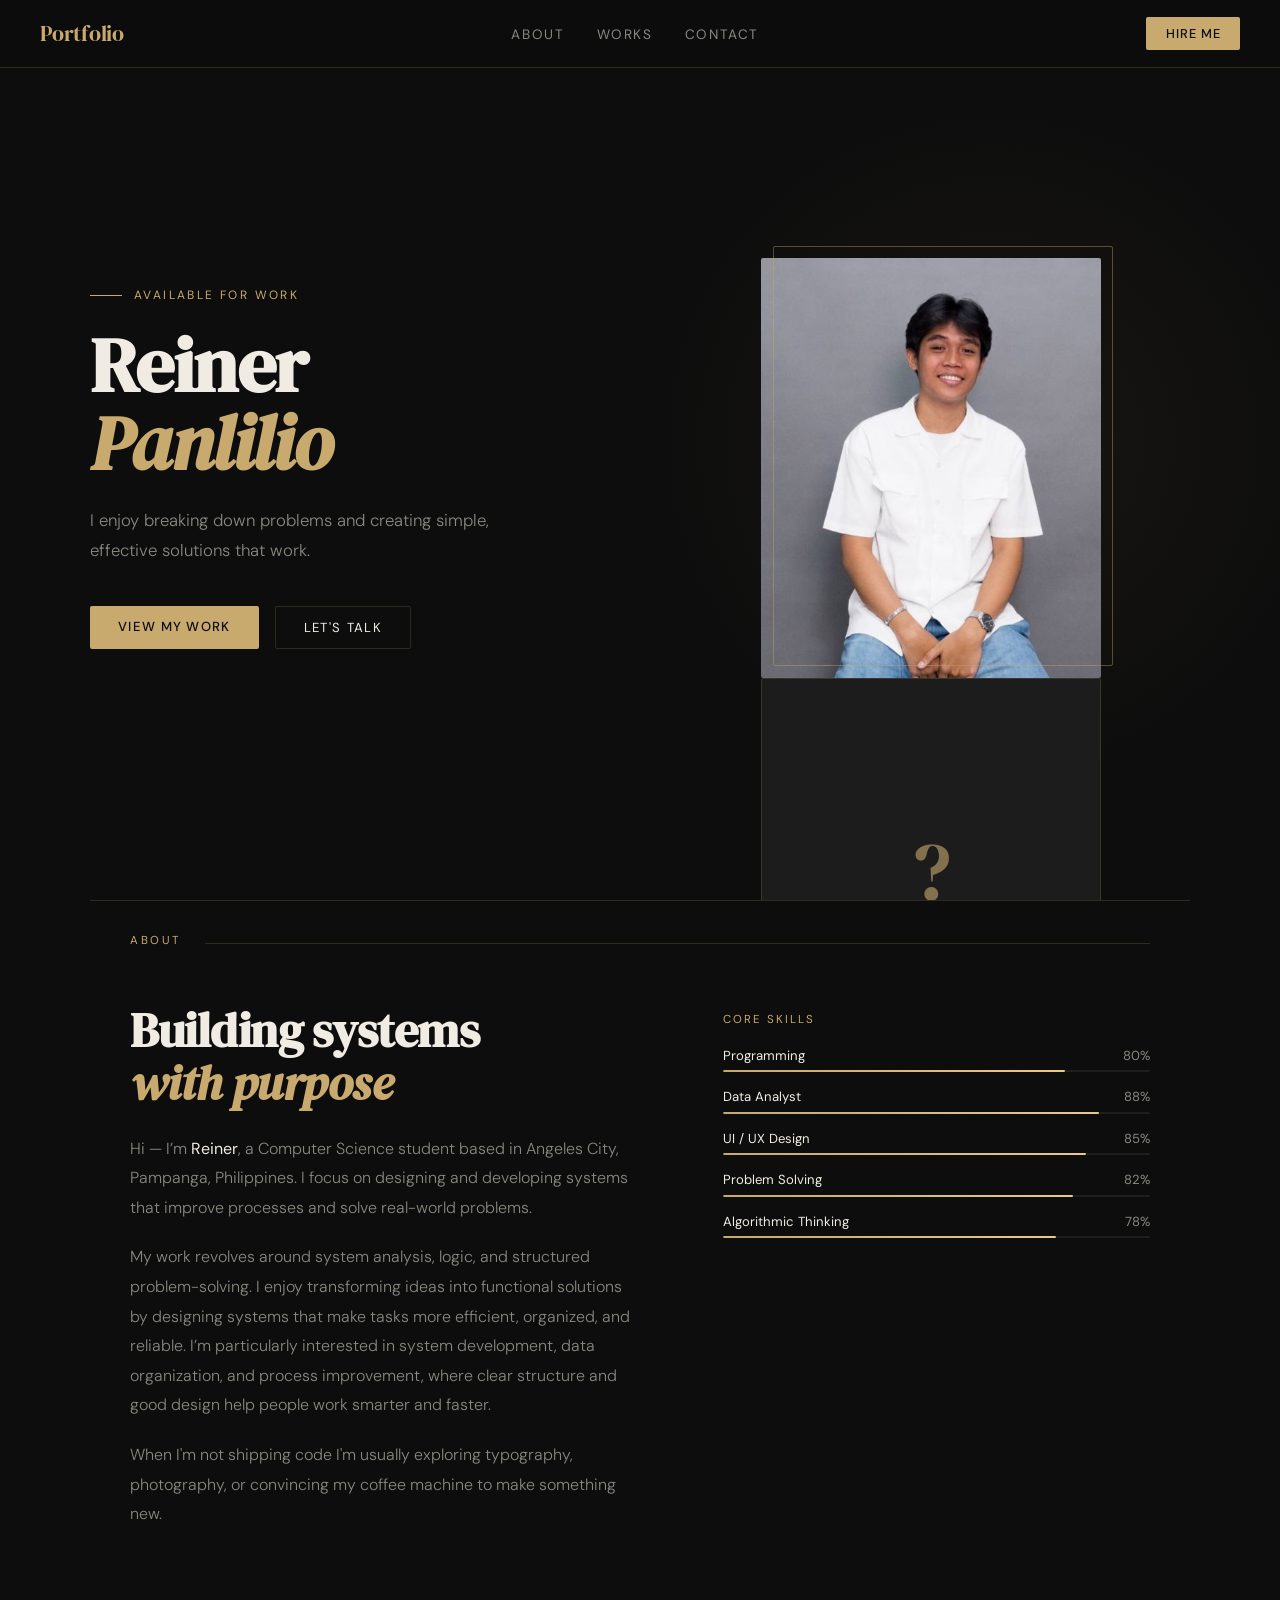
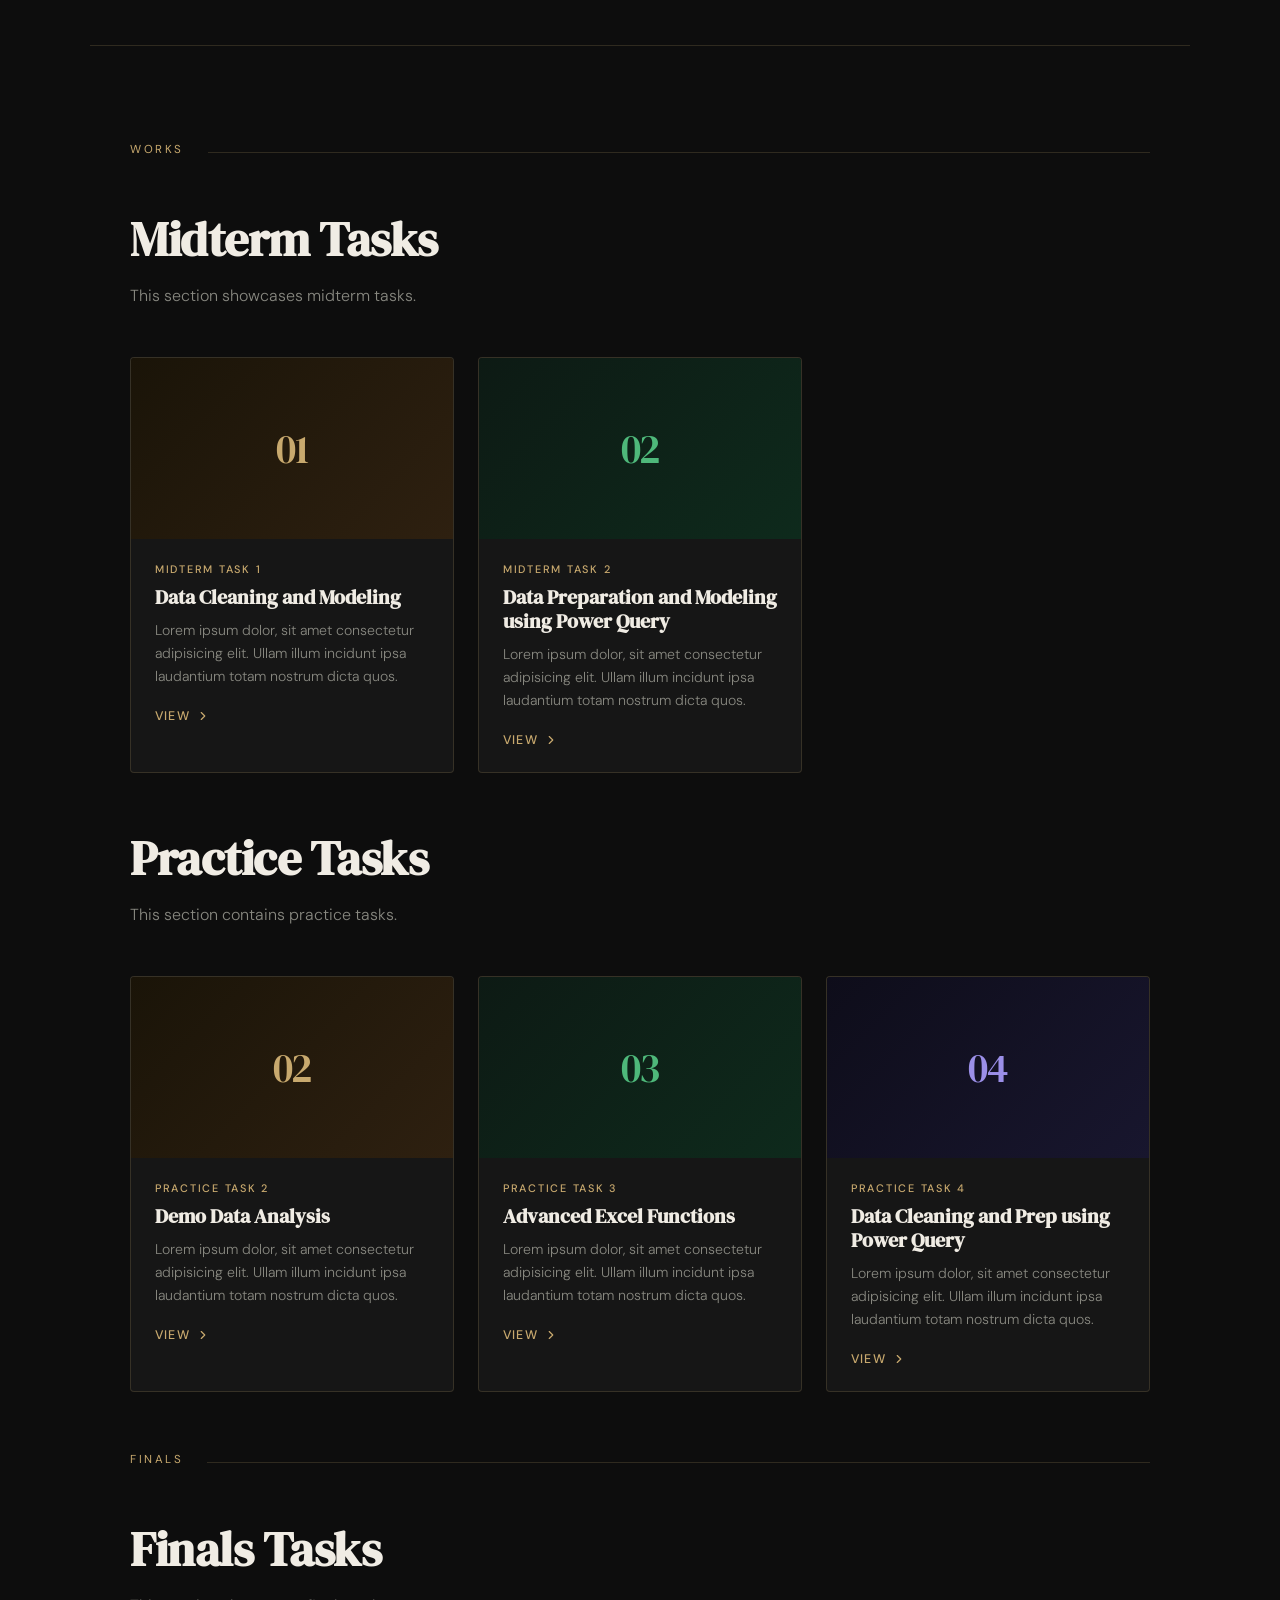
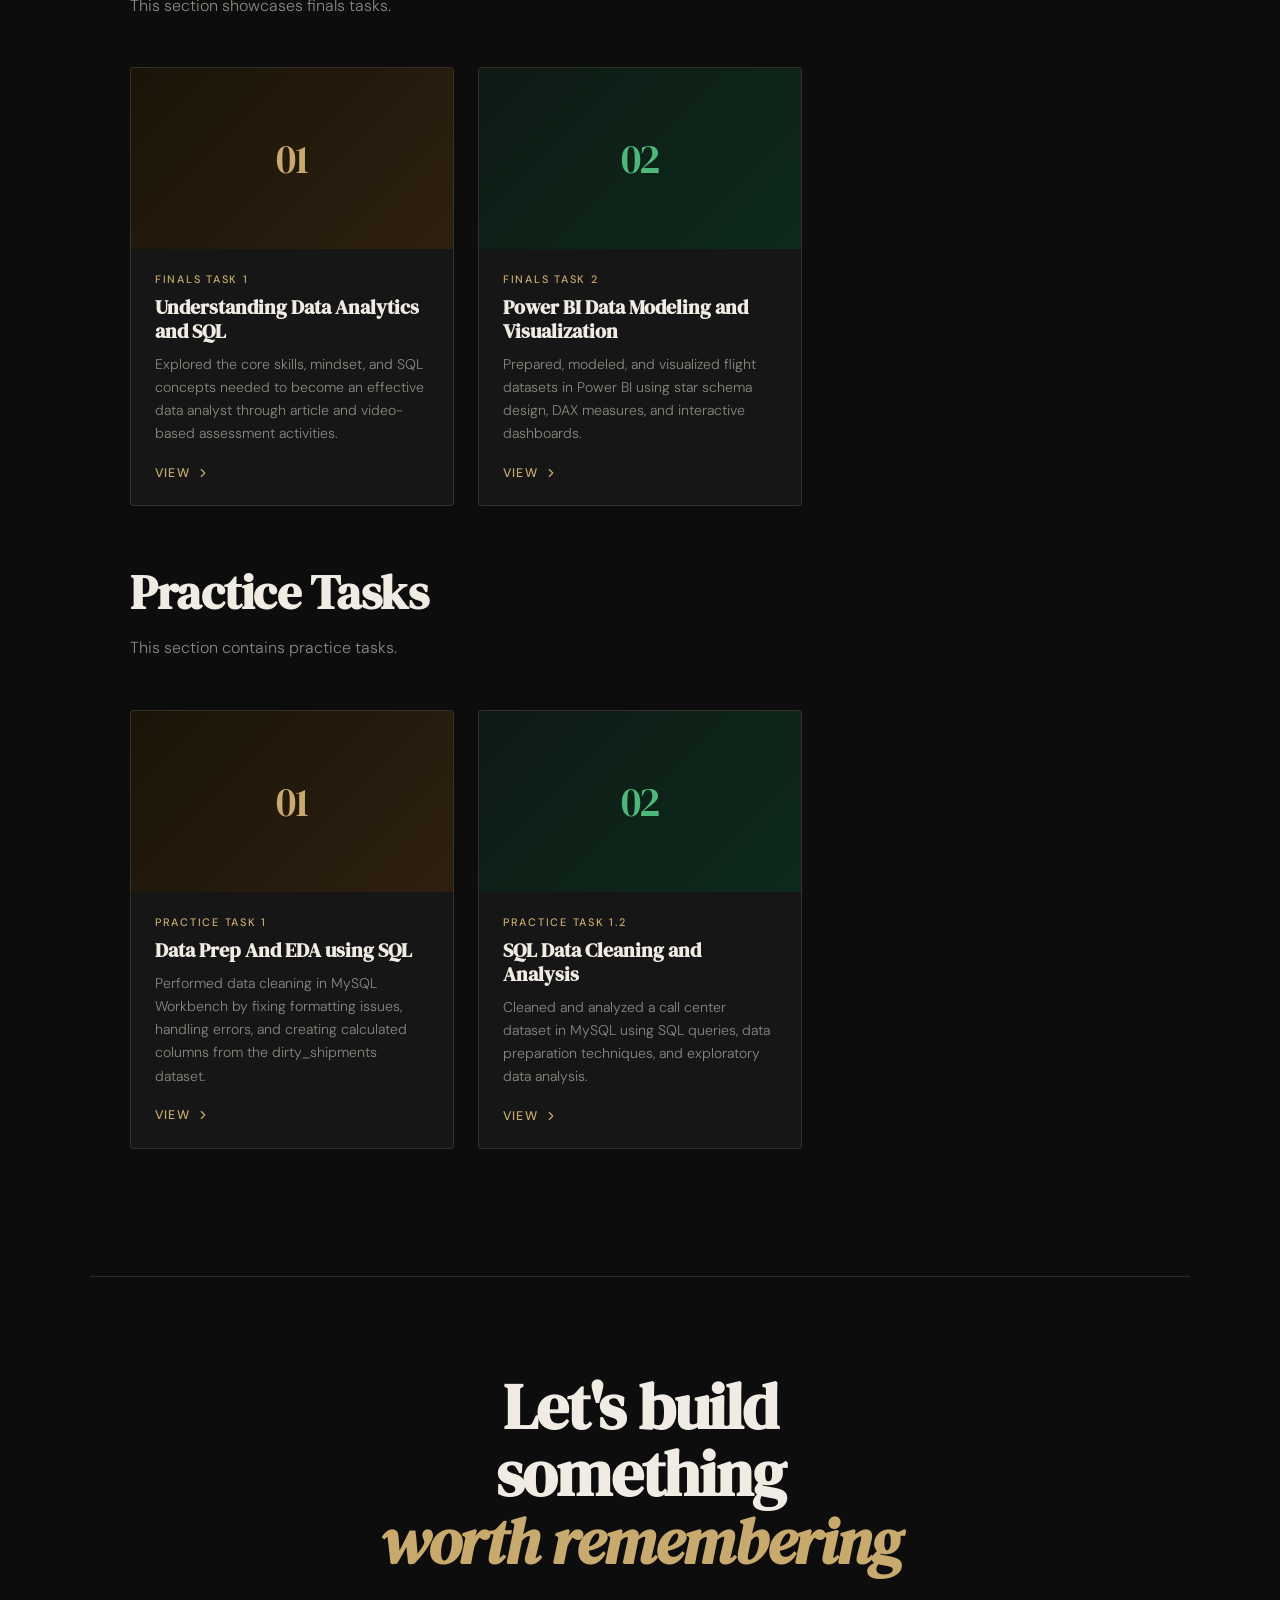
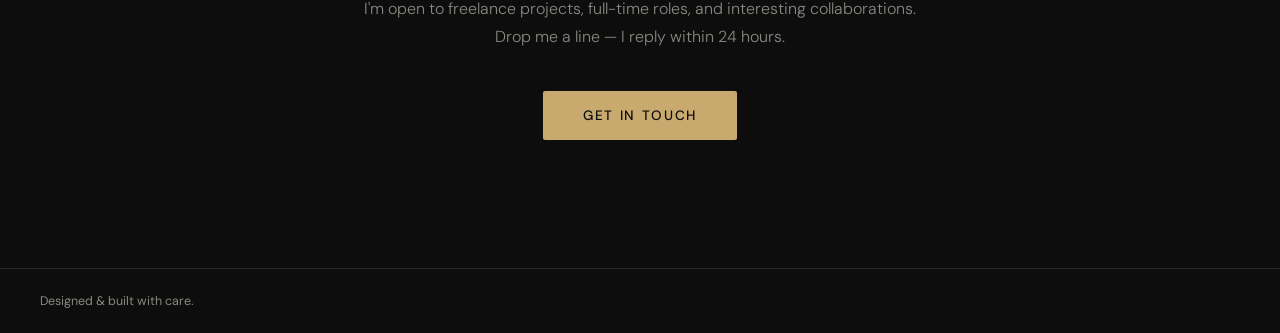
==== index.html @ 48f9ee1d "Update index.html" ====
<!DOCTYPE html>
<html lang="en">
<head>
<meta charset="UTF-8" />
<meta name="viewport" content="width=device-width, initial-scale=1.0" />
<title>Portfolio — Reiner Panlilio</title>
<link rel="preconnect" href="https://fonts.googleapis.com" />
<link rel="preconnect" href="https://fonts.gstatic.com" crossorigin />
<link href="https://fonts.googleapis.com/css2?family=DM+Serif+Display:ital@0;1&family=DM+Sans:ital,opsz,wght@0,9..40,300;0,9..40,400;0,9..40,500;1,9..40,300&display=swap" rel="stylesheet" />
  <style>
    *, *::before, *::after { box-sizing: border-box; margin: 0; padding: 0; }

    :root {
      --bg: #0d0d0d;
      --bg2: #141414;
      --bg3: #1c1c1c;
      --text: #f0ece4;
      --muted: #888880;
      --accent: #c8a96e;
      --accent2: #e8c98a;
      --border: rgba(200,169,110,0.18);
      --card-bg: #161616;
      --nav-h: 68px;
    }

    html { scroll-behavior: smooth; }

    body {
      font-family: 'DM Sans', sans-serif;
      background: var(--bg);
      color: var(--text);
      min-height: 100vh;
      overflow-x: hidden;
    }

    /* ── NAV ── */
    nav {
      position: fixed;
      top: 0; left: 0; right: 0;
      z-index: 100;
      height: var(--nav-h);
      display: flex;
      align-items: center;
      justify-content: space-between;
      padding: 0 2.5rem;
      background: rgba(13,13,13,0.85);
      backdrop-filter: blur(14px);
      -webkit-backdrop-filter: blur(14px);
      border-bottom: 1px solid var(--border);
    }

    .nav-logo {
      font-family: 'DM Serif Display', serif;
      font-size: 1.35rem;
      color: var(--accent);
      letter-spacing: -0.01em;
      text-decoration: none;
    }

    .nav-links {
      display: flex;
      gap: 2rem;
      list-style: none;
    }

    .nav-links a {
      font-size: 0.85rem;
      font-weight: 400;
      letter-spacing: 0.12em;
      text-transform: uppercase;
      color: var(--muted);
      text-decoration: none;
      transition: color 0.25s;
    }

    .nav-links a:hover { color: var(--text); }

    .nav-cta {
      font-size: 0.8rem;
      font-weight: 500;
      letter-spacing: 0.08em;
      text-transform: uppercase;
      color: var(--bg);
      background: var(--accent);
      border: none;
      padding: 0.5rem 1.2rem;
      border-radius: 2px;
      cursor: pointer;
      text-decoration: none;
      transition: background 0.2s;
    }

    .nav-cta:hover { background: var(--accent2); }

    /* ── HERO ── */
    .hero {
      min-height: 100vh;
      display: flex;
      align-items: center;
      position: relative;
      padding: calc(var(--nav-h) + 4rem) 2.5rem 6rem;
      overflow: hidden;
    }

    .hero::before {
      content: '';
      position: absolute;
      top: 10%; right: -5%;
      width: 55vw; height: 55vw;
      max-width: 800px; max-height: 800px;
      background: radial-gradient(ellipse, rgba(200,169,110,0.06) 0%, transparent 70%);
      pointer-events: none;
    }

    .hero-grid {
      display: grid;
      grid-template-columns: 1fr 1fr;
      gap: 4rem;
      align-items: center;
      max-width: 1100px;
      margin: 0 auto;
      width: 100%;
    }

    .hero-eyebrow {
      font-size: 0.75rem;
      font-weight: 400;
      letter-spacing: 0.2em;
      text-transform: uppercase;
      color: var(--accent);
      margin-bottom: 1.5rem;
      display: flex;
      align-items: center;
      gap: 0.75rem;
    }

    .hero-eyebrow::before {
      content: '';
      display: block;
      width: 32px;
      height: 1px;
      background: var(--accent);
    }

    .hero-name {
      font-family: 'DM Serif Display', serif;
      font-size: clamp(3.5rem, 6vw, 5.5rem);
      line-height: 1.0;
      letter-spacing: -0.02em;
      margin-bottom: 1.5rem;
      color: var(--text);
    }

    .hero-name em {
      font-style: italic;
      color: var(--accent);
    }

    .hero-bio {
      font-size: 1.05rem;
      font-weight: 300;
      line-height: 1.8;
      color: var(--muted);
      max-width: 440px;
      margin-bottom: 2.5rem;
    }

    .hero-actions {
      display: flex;
      gap: 1rem;
      flex-wrap: wrap;
    }

    .btn-primary {
      background: var(--accent);
      color: var(--bg);
      font-size: 0.82rem;
      font-weight: 500;
      letter-spacing: 0.1em;
      text-transform: uppercase;
      padding: 0.75rem 1.75rem;
      border-radius: 2px;
      text-decoration: none;
      transition: background 0.2s, transform 0.15s;
    }

    .btn-primary:hover { background: var(--accent2); transform: translateY(-1px); }

    .btn-ghost {
      color: var(--text);
      font-size: 0.82rem;
      font-weight: 400;
      letter-spacing: 0.1em;
      text-transform: uppercase;
      padding: 0.75rem 1.75rem;
      border-radius: 2px;
      border: 1px solid var(--border);
      text-decoration: none;
      transition: border-color 0.2s, transform 0.15s;
    }

    .btn-ghost:hover { border-color: var(--accent); transform: translateY(-1px); }

    /* ── HERO IMAGE ── */
    .hero-image-wrap {
      position: relative;
      display: flex;
      justify-content: center;
      align-items: center;
    }

    .hero-image-frame {
      position: relative;
      width: 340px;
      height: 420px;
    }

    .hero-image-frame::before {
      content: '';
      position: absolute;
      top: -12px; right: -12px;
      width: 100%; height: 100%;
      border: 1px solid var(--accent);
      border-radius: 2px;
      opacity: 0.4;
      pointer-events: none;
    }

    .hero-img {
      width: 340px;
      height: 420px;
      object-fit: cover;
      border-radius: 2px;
      display: block;
      background: var(--bg3);
    }

    /* Placeholder avatar when no real image */
    .avatar-placeholder {
      width: 340px;
      height: 420px;
      background: var(--bg3);
      border-radius: 2px;
      display: flex;
      flex-direction: column;
      align-items: center;
      justify-content: center;
      gap: 1rem;
      border: 1px solid var(--border);
    }

    .avatar-initials {
      font-family: 'DM Serif Display', serif;
      font-size: 5rem;
      color: var(--accent);
      opacity: 0.6;
    }

    .avatar-label {
      font-size: 0.75rem;
      letter-spacing: 0.15em;
      text-transform: uppercase;
      color: var(--muted);
    }

    /* ── STATS BAR ── */
    .stats-bar {
      display: flex;
      gap: 2.5rem;
      margin-top: 1.5rem;
      padding-top: 1.5rem;
      border-top: 1px solid var(--border);
    }

    .stat-item { line-height: 1; }

    .stat-number {
      font-family: 'DM Serif Display', serif;
      font-size: 1.8rem;
      color: var(--accent);
    }

    .stat-label {
      font-size: 0.75rem;
      color: var(--muted);
      letter-spacing: 0.08em;
      margin-top: 4px;
    }

    /* ── SECTION COMMON ── */
    section {
      padding: 6rem 2.5rem;
      max-width: 1100px;
      margin: 0 auto;
    }

    .section-header {
      margin-bottom: 3.5rem;
      display: flex;
      align-items: baseline;
      gap: 1.5rem;
    }

    .section-label {
      font-size: 0.72rem;
      font-weight: 400;
      letter-spacing: 0.22em;
      text-transform: uppercase;
      color: var(--accent);
      white-space: nowrap;
    }

    .section-line {
      flex: 1;
      height: 1px;
      background: var(--border);
    }

    .section-title {
      font-family: 'DM Serif Display', serif;
      font-size: clamp(2rem, 4vw, 3rem);
      line-height: 1.1;
      letter-spacing: -0.01em;
      margin-bottom: 1rem;
    }

    .section-sub {
      font-size: 1rem;
      font-weight: 300;
      color: var(--muted);
      line-height: 1.7;
      max-width: 520px;
    }

    /* ── ABOUT ── */
    #about { padding-top: 2rem; }

    .about-grid {
      display: grid;
      grid-template-columns: 1.2fr 1fr;
      gap: 5rem;
      align-items: start;
    }

    .about-text p {
      font-size: 1rem;
      font-weight: 300;
      line-height: 1.85;
      color: var(--muted);
      margin-bottom: 1.25rem;
    }

    .about-text p strong {
      color: var(--text);
      font-weight: 400;
    }

    .skills-wrap { margin-top: 0.5rem; }

    .skills-title {
      font-size: 0.72rem;
      letter-spacing: 0.18em;
      text-transform: uppercase;
      color: var(--accent);
      margin-bottom: 1.25rem;
    }

    .skills-grid {
      display: flex;
      flex-direction: column;
      gap: 1rem;
    }

    .skill-row { display: flex; flex-direction: column; gap: 0.4rem; }

    .skill-info {
      display: flex;
      justify-content: space-between;
      font-size: 0.82rem;
    }

    .skill-name { color: var(--text); }
    .skill-pct { color: var(--muted); }

    .skill-bar-track {
      height: 2px;
      background: rgba(255,255,255,0.07);
      border-radius: 2px;
      overflow: hidden;
    }

    .skill-bar-fill {
      height: 100%;
      background: linear-gradient(90deg, var(--accent), var(--accent2));
      border-radius: 2px;
      transform-origin: left;
      animation: barIn 1s ease forwards;
      transform: scaleX(0);
    }

    @keyframes barIn { to { transform: scaleX(1); } }

    /* ── WORKS / CARDS ── */
    #works { padding-bottom: 8rem; }

    .works-intro { margin-bottom: 3rem; }

    .cards-grid {
      display: grid;
      grid-template-columns: repeat(auto-fill, minmax(300px, 1fr));
      gap: 1.5rem;
    }

    /* Interactive floating card */
    .work-card {
      background: var(--card-bg);
      border: 1px solid var(--border);
      border-radius: 4px;
      overflow: hidden;
      text-decoration: none;
      display: block;
      cursor: pointer;
      transition:
        transform 0.35s cubic-bezier(0.23, 1, 0.32, 1),
        box-shadow 0.35s cubic-bezier(0.23, 1, 0.32, 1),
        border-color 0.25s;
      will-change: transform;
      position: relative;
    }

    .work-card:hover {
      transform: translateY(-10px) scale(1.015);
      box-shadow:
        0 20px 60px rgba(0,0,0,0.55),
        0 0 0 1px rgba(200,169,110,0.35),
        0 8px 24px rgba(200,169,110,0.08);
      border-color: rgba(200,169,110,0.45);
    }

    .work-card::after {
      content: '';
      position: absolute;
      inset: 0;
      background: linear-gradient(135deg, rgba(200,169,110,0.05) 0%, transparent 60%);
      opacity: 0;
      transition: opacity 0.35s;
      pointer-events: none;
    }

    .work-card:hover::after { opacity: 1; }

    .card-thumb {
      width: 100%;
      aspect-ratio: 16 / 9;
      object-fit: cover;
      display: block;
      background: var(--bg3);
    }

    /* Color-coded thumb fallback */
    .card-thumb-placeholder {
      width: 100%;
      aspect-ratio: 16 / 9;
      display: flex;
      align-items: center;
      justify-content: center;
      font-family: 'DM Serif Display', serif;
      font-size: 2.5rem;
      letter-spacing: -0.03em;
    }

    .card-body { padding: 1.4rem 1.5rem 1.5rem; }

    .card-tag {
      font-size: 0.68rem;
      font-weight: 500;
      letter-spacing: 0.16em;
      text-transform: uppercase;
      color: var(--accent);
      margin-bottom: 0.6rem;
      display: block;
    }

    .card-title {
      font-family: 'DM Serif Display', serif;
      font-size: 1.25rem;
      color: var(--text);
      margin-bottom: 0.6rem;
      line-height: 1.2;
    }

    .card-desc {
      font-size: 0.88rem;
      font-weight: 300;
      line-height: 1.65;
      color: var(--muted);
      margin-bottom: 1.2rem;
    }

    .card-link {
      font-size: 0.78rem;
      font-weight: 500;
      letter-spacing: 0.1em;
      text-transform: uppercase;
      color: var(--accent);
      display: flex;
      align-items: center;
      gap: 0.4rem;
      transition: gap 0.2s;
    }

    .work-card:hover .card-link { gap: 0.75rem; }

    .card-link-arrow {
      width: 14px;
      height: 14px;
      stroke: currentColor;
      fill: none;
      stroke-width: 2;
      stroke-linecap: round;
      stroke-linejoin: round;
      transition: transform 0.2s;
    }

    .work-card:hover .card-link-arrow { transform: translateX(3px); }

    /* ── CONTACT ── */
    #contact {
      padding: 6rem 2.5rem 8rem;
      max-width: 1100px;
      margin: 0 auto;
      text-align: center;
    }

    .contact-inner {
      max-width: 560px;
      margin: 0 auto;
    }

    .contact-title {
      font-family: 'DM Serif Display', serif;
      font-size: clamp(2.2rem, 5vw, 4rem);
      line-height: 1.05;
      letter-spacing: -0.02em;
      margin-bottom: 1.25rem;
    }

    .contact-title em {
      font-style: italic;
      color: var(--accent);
    }

    .contact-text {
      font-size: 1rem;
      font-weight: 300;
      line-height: 1.75;
      color: var(--muted);
      margin-bottom: 2.5rem;
    }

    .contact-btn {
      display: inline-block;
      background: var(--accent);
      color: var(--bg);
      font-size: 0.85rem;
      font-weight: 500;
      letter-spacing: 0.12em;
      text-transform: uppercase;
      padding: 1rem 2.5rem;
      border-radius: 2px;
      text-decoration: none;
      transition: background 0.2s, transform 0.15s;
    }

    .contact-btn:hover { background: var(--accent2); transform: translateY(-2px); }

    .social-row {
      display: flex;
      justify-content: center;
      gap: 1.5rem;
      margin-top: 2.5rem;
    }

    .social-link {
      font-size: 0.75rem;
      font-weight: 400;
      letter-spacing: 0.15em;
      text-transform: uppercase;
      color: var(--muted);
      text-decoration: none;
      padding-bottom: 2px;
      border-bottom: 1px solid transparent;
      transition: color 0.2s, border-color 0.2s;
    }

    .social-link:hover { color: var(--accent); border-color: var(--accent); }

    /* ── FOOTER ── */
    footer {
      border-top: 1px solid var(--border);
      padding: 1.5rem 2.5rem;
      display: flex;
      justify-content: space-between;
      align-items: center;
      color: var(--muted);
      font-size: 0.78rem;
    }

    /* ── DECORATIVE ── */
    .divider {
      width: 100%;
      max-width: 1100px;
      margin: 0 auto;
      height: 1px;
      background: var(--border);
    }

    /* ── ANIMATIONS ── */
    .fade-up {
      opacity: 0;
      transform: translateY(28px);
      transition: opacity 0.7s ease, transform 0.7s ease;
    }

    .fade-up.visible {
      opacity: 1;
      transform: translateY(0);
    }

    /* Stagger delays */
    .delay-1 { transition-delay: 0.1s; }
    .delay-2 { transition-delay: 0.2s; }
    .delay-3 { transition-delay: 0.3s; }
    .delay-4 { transition-delay: 0.4s; }

    /* ── RESPONSIVE ── */
    @media (max-width: 820px) {
      .hero-grid { grid-template-columns: 1fr; }
      .hero-image-wrap { display: none; }
      .about-grid { grid-template-columns: 1fr; gap: 2.5rem; }
      .nav-links { display: none; }
    }

    @media (max-width: 540px) {
      nav { padding: 0 1.25rem; }
      .hero, section, #contact { padding-left: 1.25rem; padding-right: 1.25rem; }
      footer { flex-direction: column; gap: 0.5rem; text-align: center; }
    }
  </style>
</head>
<body>

<!-- ── NAV ── -->
<nav>
  <a href="#hero" class="nav-logo">Portfolio</a>
  <ul class="nav-links">
    <li><a href="#about">About</a></li>
    <li><a href="#works">Works</a></li>
    <li><a href="#contact">Contact</a></li>
  </ul>
  <a href="https://mail.google.com/mail/?view=cm&fs=1&to=markreinerpanlilio@gmail.com&su=Job%20Oppurtunity&body=Hi,%20I%20want%20to%20work%20with%20you!" class="nav-cta">Hire Me</a>
</nav>

<!-- ── HERO ── -->
<div id="hero" class="hero">
  <div class="hero-grid">
    <div class="hero-left">
      <p class="hero-eyebrow fade-up visible">Available for work</p>
      <h1 class="hero-name fade-up visible delay-1">Reiner<br /><em>Panlilio</em></h1>
      <p class="hero-bio fade-up visible delay-2">
        I enjoy breaking down problems and creating simple, effective solutions that work.
      </p>
      <div class="hero-actions fade-up visible delay-3">
        <a href="#works" class="btn-primary">View My Work</a>
        <a href="#contact" class="btn-ghost">Let's Talk</a>
      </div>
    </div>

    <div class="hero-image-wrap fade-up visible delay-2">
      <div class="hero-image-frame">
        <img src="images/portrait.jpg" alt="?" class="hero-img">
        <!-- Avatar placeholder — replace src with your photo -->
        <div class="avatar-placeholder">
          <div class="avatar-initials">?</div>
          <div class="avatar-label">?</div>
        </div>
      </div>
    </div>
  </div>
</div>

<div class="divider"></div>

<!-- ── ABOUT ── -->
<section id="about">
  <div class="section-header">
    <span class="section-label">About</span>
    <span class="section-line"></span>
  </div>

  <div class="about-grid">
    <div class="about-text fade-up">
      <h2 class="section-title" style="margin-bottom: 1.5rem;">Building systems<br /><em style="font-family:'DM Serif Display',serif; font-style:italic; color:var(--accent);">with purpose</em></h2>
      <p>
        Hi — I’m <strong>Reiner</strong>, a Computer Science student based in Angeles City, Pampanga, Philippines. I focus on designing and developing systems that improve processes and solve real-world problems.
      </p>
      <p>
        My work revolves around system analysis, logic, and structured problem-solving. I enjoy transforming ideas into functional solutions by designing systems that make tasks more efficient, organized, and reliable.
        I’m particularly interested in system development, data organization, and process improvement, where clear structure and good design help people work smarter and faster.
      </p>
      <p>
        When I'm not shipping code I'm usually exploring typography, photography, or convincing
        my coffee machine to make something new.
      </p>
    </div>

    <div class="skills-wrap fade-up delay-2">
      <p class="skills-title">Core Skills</p>
      <div class="skills-grid">
        <div class="skill-row">
          <div class="skill-info">
            <span class="skill-name">Programming</span>
            <span class="skill-pct">80%</span>
          </div>
          <div class="skill-bar-track"><div class="skill-bar-fill" style="animation-delay:0.2s; width:80%;"></div></div>
        </div>
        <div class="skill-row">
          <div class="skill-info">
            <span class="skill-name">Data Analyst</span>
            <span class="skill-pct">88%</span>
          </div>
          <div class="skill-bar-track"><div class="skill-bar-fill" style="animation-delay:0.35s; width:88%;"></div></div>
        </div>
        <div class="skill-row">
          <div class="skill-info">
            <span class="skill-name">UI / UX Design</span>
            <span class="skill-pct">85%</span>
          </div>
          <div class="skill-bar-track"><div class="skill-bar-fill" style="animation-delay:0.5s; width:85%;"></div></div>
        </div>
        <div class="skill-row">
          <div class="skill-info">
            <span class="skill-name">Problem Solving</span>
            <span class="skill-pct">82%</span>
          </div>
          <div class="skill-bar-track"><div class="skill-bar-fill" style="animation-delay:0.65s; width:82%;"></div></div>
        </div>
        <div class="skill-row">
          <div class="skill-info">
            <span class="skill-name">Algorithmic Thinking</span>
            <span class="skill-pct">78%</span>
          </div>
          <div class="skill-bar-track"><div class="skill-bar-fill" style="animation-delay:0.8s; width:78%;"></div></div>
        </div>
      </div>
    </div>
  </div>
</section>

<div class="divider"></div>

<!-- ── WORKS ── -->
<section id="works">
  <div class="section-header">
    <span class="section-label">Works</span>
    <span class="section-line"></span>
  </div>

  <div class="works-intro fade-up">
    <h2 class="section-title">Midterm Tasks</h2>
    <p class="section-sub">This section showcases midterm tasks.</p>
  </div>

  <div class="cards-grid">

    <!-- Card 1 -->
    <a href="Task/midterm-task-1.pdf" target="_blank" rel="noopener noreferrer" class="work-card fade-up delay-1">
      <div class="card-thumb-placeholder" style="background: linear-gradient(135deg, #1a1408 0%, #2e2010 100%); color: var(--accent);">01</div>
      <div class="card-body">
        <span class="card-tag">Midterm Task 1</span>
        <h3 class="card-title">Data Cleaning and Modeling</h3>
        <p class="card-desc">Lorem ipsum dolor, sit amet consectetur adipisicing elit. Ullam illum incidunt ipsa laudantium totam nostrum dicta quos.</p>
        <span class="card-link">
          View
          <svg class="card-link-arrow" viewBox="0 0 24 24"><polyline points="9 18 15 12 9 6"/></svg>
        </span>
      </div>
    </a>

    <!-- Card 2 -->
    <a href="Task/midterm-task-2.pdf" target="_blank" rel="noopener noreferrer" class="work-card fade-up delay-2">
      <div class="card-thumb-placeholder" style="background: linear-gradient(135deg, #0d1a14 0%, #0e2a1c 100%); color: #4eb87a;">02</div>
      <div class="card-body">
        <span class="card-tag">Midterm Task 2</span>
        <h3 class="card-title">Data Preparation and Modeling using Power Query</h3>
        <p class="card-desc">Lorem ipsum dolor, sit amet consectetur adipisicing elit. Ullam illum incidunt ipsa laudantium totam nostrum dicta quos.</p>
        <span class="card-link">
          View
          <svg class="card-link-arrow" viewBox="0 0 24 24"><polyline points="9 18 15 12 9 6"/></svg>
        </span>
      </div>
    </a>

  </div>

  <div class="works-intro fade-up" style="margin-top: 60px;">
    <h2 class="section-title">Practice Tasks</h2>
    <p class="section-sub">This section contains practice tasks.</p>
  </div>

  <!--Practice Task-->
  <div class="cards-grid" style="margin-bottom: 60px;">

    <!-- Card 1 -->
    <a href="Task/practice-task-2.pdf" target="_blank" rel="noopener noreferrer" class="work-card fade-up delay-1">
      <div class="card-thumb-placeholder" style="background: linear-gradient(135deg, #1a1408 0%, #2e2010 100%); color: var(--accent);">02</div>
      <div class="card-body">
        <span class="card-tag">Practice Task 2</span>
        <h3 class="card-title">Demo Data Analysis</h3>
        <p class="card-desc">Lorem ipsum dolor, sit amet consectetur adipisicing elit. Ullam illum incidunt ipsa laudantium totam nostrum dicta quos.</p>
        <span class="card-link">
          View
          <svg class="card-link-arrow" viewBox="0 0 24 24"><polyline points="9 18 15 12 9 6"/></svg>
        </span>
      </div>
    </a>

    <!-- Card 2 -->
    <a href="Task/practice-task-3.pdf" target="_blank" rel="noopener noreferrer" class="work-card fade-up delay-2">
      <div class="card-thumb-placeholder" style="background: linear-gradient(135deg, #0d1a14 0%, #0e2a1c 100%); color: #4eb87a;">03</div>
      <div class="card-body">
        <span class="card-tag">Practice Task 3</span>
        <h3 class="card-title">Advanced Excel Functions</h3>
        <p class="card-desc">Lorem ipsum dolor, sit amet consectetur adipisicing elit. Ullam illum incidunt ipsa laudantium totam nostrum dicta quos.</p>
        <span class="card-link">
          View
          <svg class="card-link-arrow" viewBox="0 0 24 24"><polyline points="9 18 15 12 9 6"/></svg>
        </span>
      </div>
    </a>

    <!-- Card 3 -->
    <a href="Task/practice-task-4.pdf" target="_blank" rel="noopener noreferrer" class="work-card fade-up delay-3">
      <div class="card-thumb-placeholder" style="background: linear-gradient(135deg, #0e0d1a 0%, #18162e 100%); color: #9b8fe8;">04</div>
      <div class="card-body">
        <span class="card-tag">Practice Task 4</span>
        <h3 class="card-title">Data Cleaning and Prep using Power Query</h3>
        <p class="card-desc">Lorem ipsum dolor, sit amet consectetur adipisicing elit. Ullam illum incidunt ipsa laudantium totam nostrum dicta quos.</p>
        <span class="card-link">
          View
          <svg class="card-link-arrow" viewBox="0 0 24 24"><polyline points="9 18 15 12 9 6"/></svg>
        </span>
      </div>
    </a>

  </div>

  <div class="section-header">
    <span class="section-label">FINALS</span>
    <span class="section-line"></span>
  </div>

    <!-- FINALS-->
  <div class="works-intro fade-up">
    <h2 class="section-title">Finals Tasks</h2>
    <p class="section-sub">This section showcases finals tasks.</p>
  </div>

  <div class="cards-grid">

    <!-- Card 1 -->
    <a href="Task/finals-task-1.docx" target="_blank" rel="noopener noreferrer" class="work-card fade-up delay-1">
      <div class="card-thumb-placeholder" style="background: linear-gradient(135deg, #1a1408 0%, #2e2010 100%); color: var(--accent);">01</div>
      <div class="card-body">
        <span class="card-tag">Finals Task 1</span>
        <h3 class="card-title">Understanding Data Analytics and SQL</h3>
        <p class="card-desc">Explored the core skills, mindset, and SQL concepts needed to become an effective data analyst through article and video-based assessment activities.</p>
        <span class="card-link">
          View
          <svg class="card-link-arrow" viewBox="0 0 24 24"><polyline points="9 18 15 12 9 6"/></svg>
        </span>
      </div>
    </a>

    <!-- Card 2 -->
    <a href="Task/finals-task-2.pdf" target="_blank" rel="noopener noreferrer" class="work-card fade-up delay-2">
      <div class="card-thumb-placeholder" style="background: linear-gradient(135deg, #0d1a14 0%, #0e2a1c 100%); color: #4eb87a;">02</div>
      <div class="card-body">
        <span class="card-tag">Finals Task 2</span>
        <h3 class="card-title">Power BI Data Modeling and Visualization</h3>
        <p class="card-desc">Prepared, modeled, and visualized flight datasets in Power BI using star schema design, DAX measures, and interactive dashboards.</p>
        <span class="card-link">
          View
          <svg class="card-link-arrow" viewBox="0 0 24 24"><polyline points="9 18 15 12 9 6"/></svg>
        </span>
      </div>
    </a>

  </div>

  <div class="works-intro fade-up" style="margin-top: 60px;">
    <h2 class="section-title">Practice Tasks</h2>
    <p class="section-sub">This section contains practice tasks.</p>
  </div>

  <!--Practice Task-->
  <div class="cards-grid">

    <!-- Card 1 -->
    <a href="Task/fpractice-task-1.pdf" target="_blank" rel="noopener noreferrer" class="work-card fade-up delay-1">
      <div class="card-thumb-placeholder" style="background: linear-gradient(135deg, #1a1408 0%, #2e2010 100%); color: var(--accent);">01</div>
      <div class="card-body">
        <span class="card-tag">Practice Task 1</span>
        <h3 class="card-title">Data Prep And EDA using SQL</h3>
        <p class="card-desc">Performed data cleaning in MySQL Workbench by fixing formatting issues, handling errors, and creating calculated columns from the dirty_shipments dataset.</p>
        <span class="card-link">
          View
          <svg class="card-link-arrow" viewBox="0 0 24 24"><polyline points="9 18 15 12 9 6"/></svg>
        </span>
      </div>
    </a>

    <!-- Card 2 -->
    <a href="Task/fpractice-task-1.2.pdf" target="_blank" rel="noopener noreferrer" class="work-card fade-up delay-2">
      <div class="card-thumb-placeholder" style="background: linear-gradient(135deg, #0d1a14 0%, #0e2a1c 100%); color: #4eb87a;">02</div>
      <div class="card-body">
        <span class="card-tag">Practice Task 1.2</span>
        <h3 class="card-title">SQL Data Cleaning and Analysis</h3>
        <p class="card-desc">Cleaned and analyzed a call center dataset in MySQL using SQL queries, data preparation techniques, and exploratory data analysis.</p>
        <span class="card-link">
          View
          <svg class="card-link-arrow" viewBox="0 0 24 24"><polyline points="9 18 15 12 9 6"/></svg>
        </span>
      </div>
    </a>

  </div>
</section>

<div class="divider"></div>

<!-- ── CONTACT ── -->
<section id="contact">
  <div class="contact-inner fade-up">
    <h2 class="contact-title">Let's build something<br /><em>worth remembering</em></h2>
    <p class="contact-text">
      I'm open to freelance projects, full-time roles, and interesting collaborations.
      Drop me a line — I reply within 24 hours.
    </p>
    <a href="https://mail.google.com/mail/?view=cm&fs=1&to=markreinerpanlilio@gmail.com&su=Job%20Oppurtunity&body=Hi,%20I%20want%20to%20work%20with%20you!" class="contact-btn">Get In Touch</a>
  </div>
</section>

<!-- ── FOOTER ── -->
<footer>
  <span style="color: var(--muted);">Designed &amp; built with care.</span>
</footer>

<script>
  // Scroll-triggered fade-up
  const observer = new IntersectionObserver(
    entries => entries.forEach(e => {
      if (e.isIntersecting) {
        e.target.classList.add('visible');
        observer.unobserve(e.target);
      }
    }),
    { threshold: 0.12 }
  );

  document.querySelectorAll('.fade-up:not(.visible)').forEach(el => observer.observe(el));

  // Subtle tilt effect on cards
  document.querySelectorAll('.work-card').forEach(card => {
    card.addEventListener('mousemove', e => {
      const r = card.getBoundingClientRect();
      const x = (e.clientX - r.left) / r.width - 0.5;
      const y = (e.clientY - r.top) / r.height - 0.5;
      card.style.transform = `translateY(-10px) scale(1.015) rotateX(${-y * 5}deg) rotateY(${x * 7}deg)`;
    });
    card.addEventListener('mouseleave', () => {
      card.style.transform = '';
    });
  });
</script>

</body>
</html>
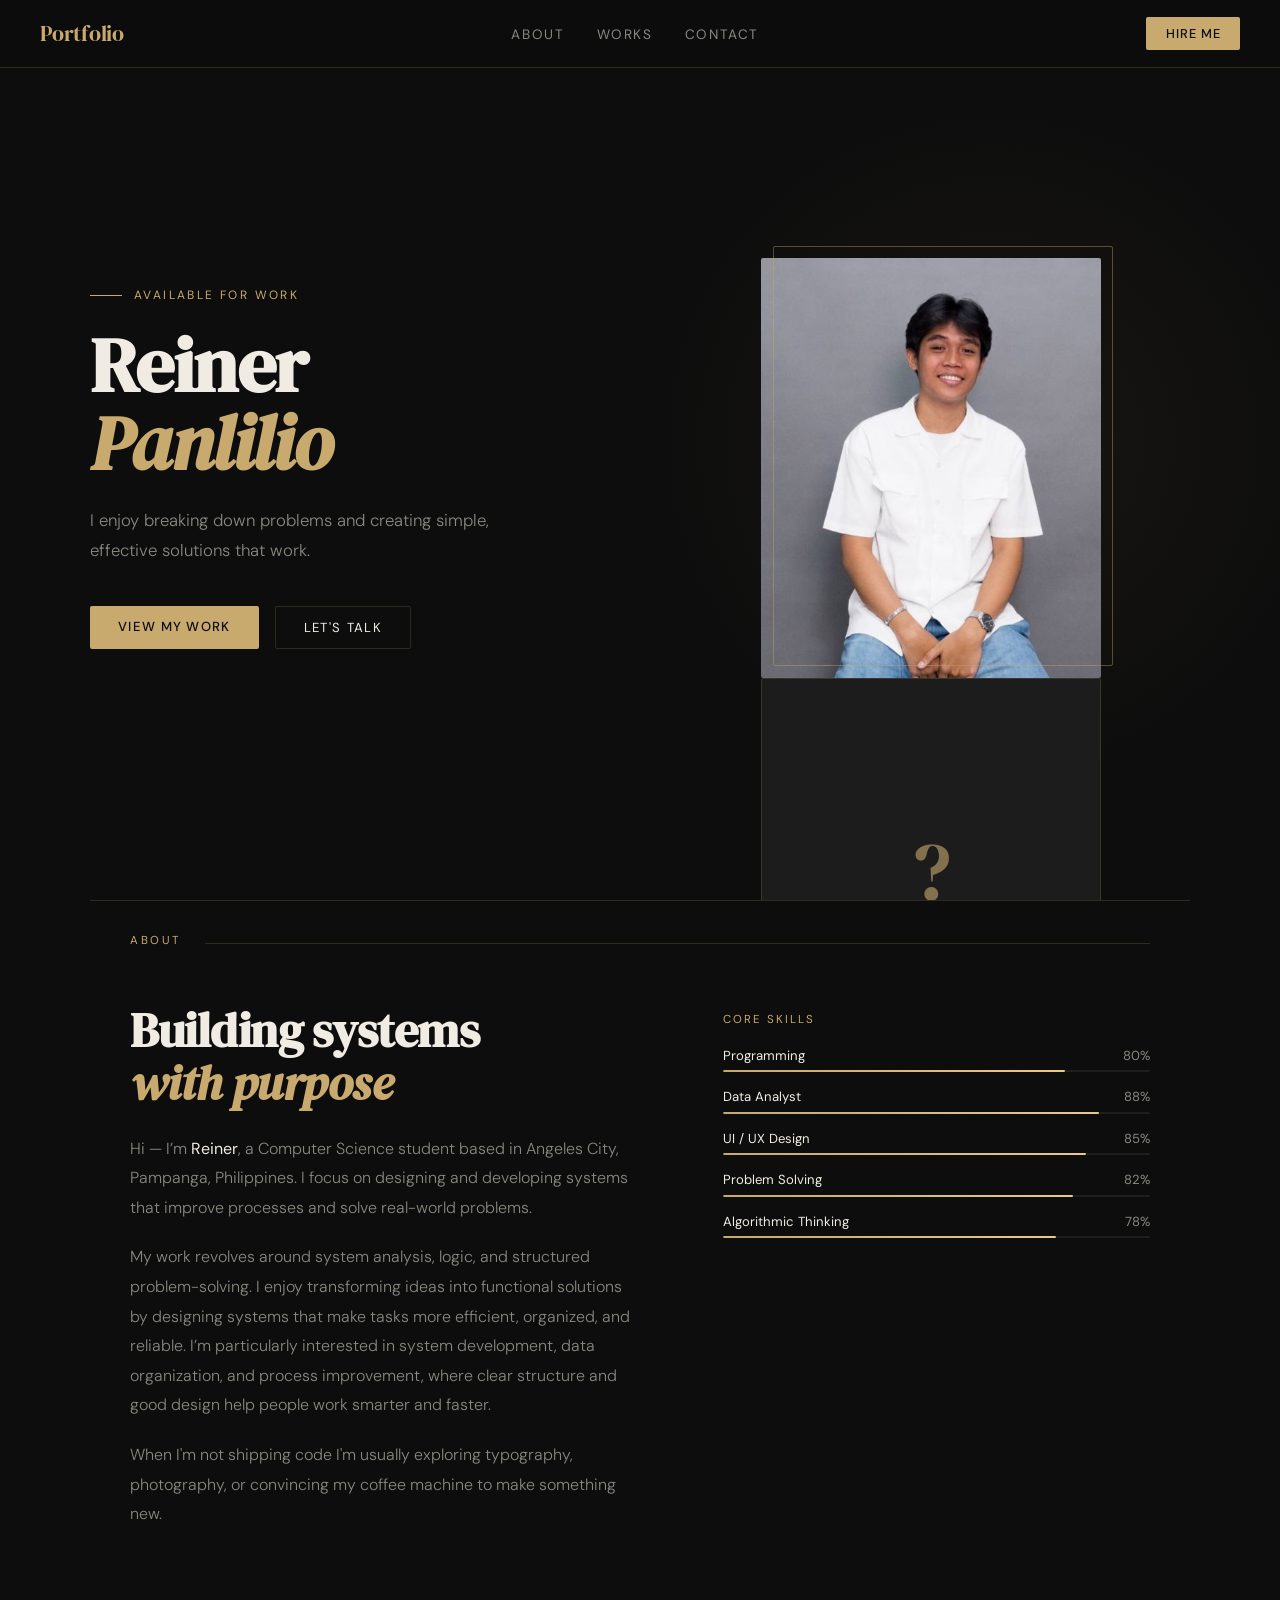
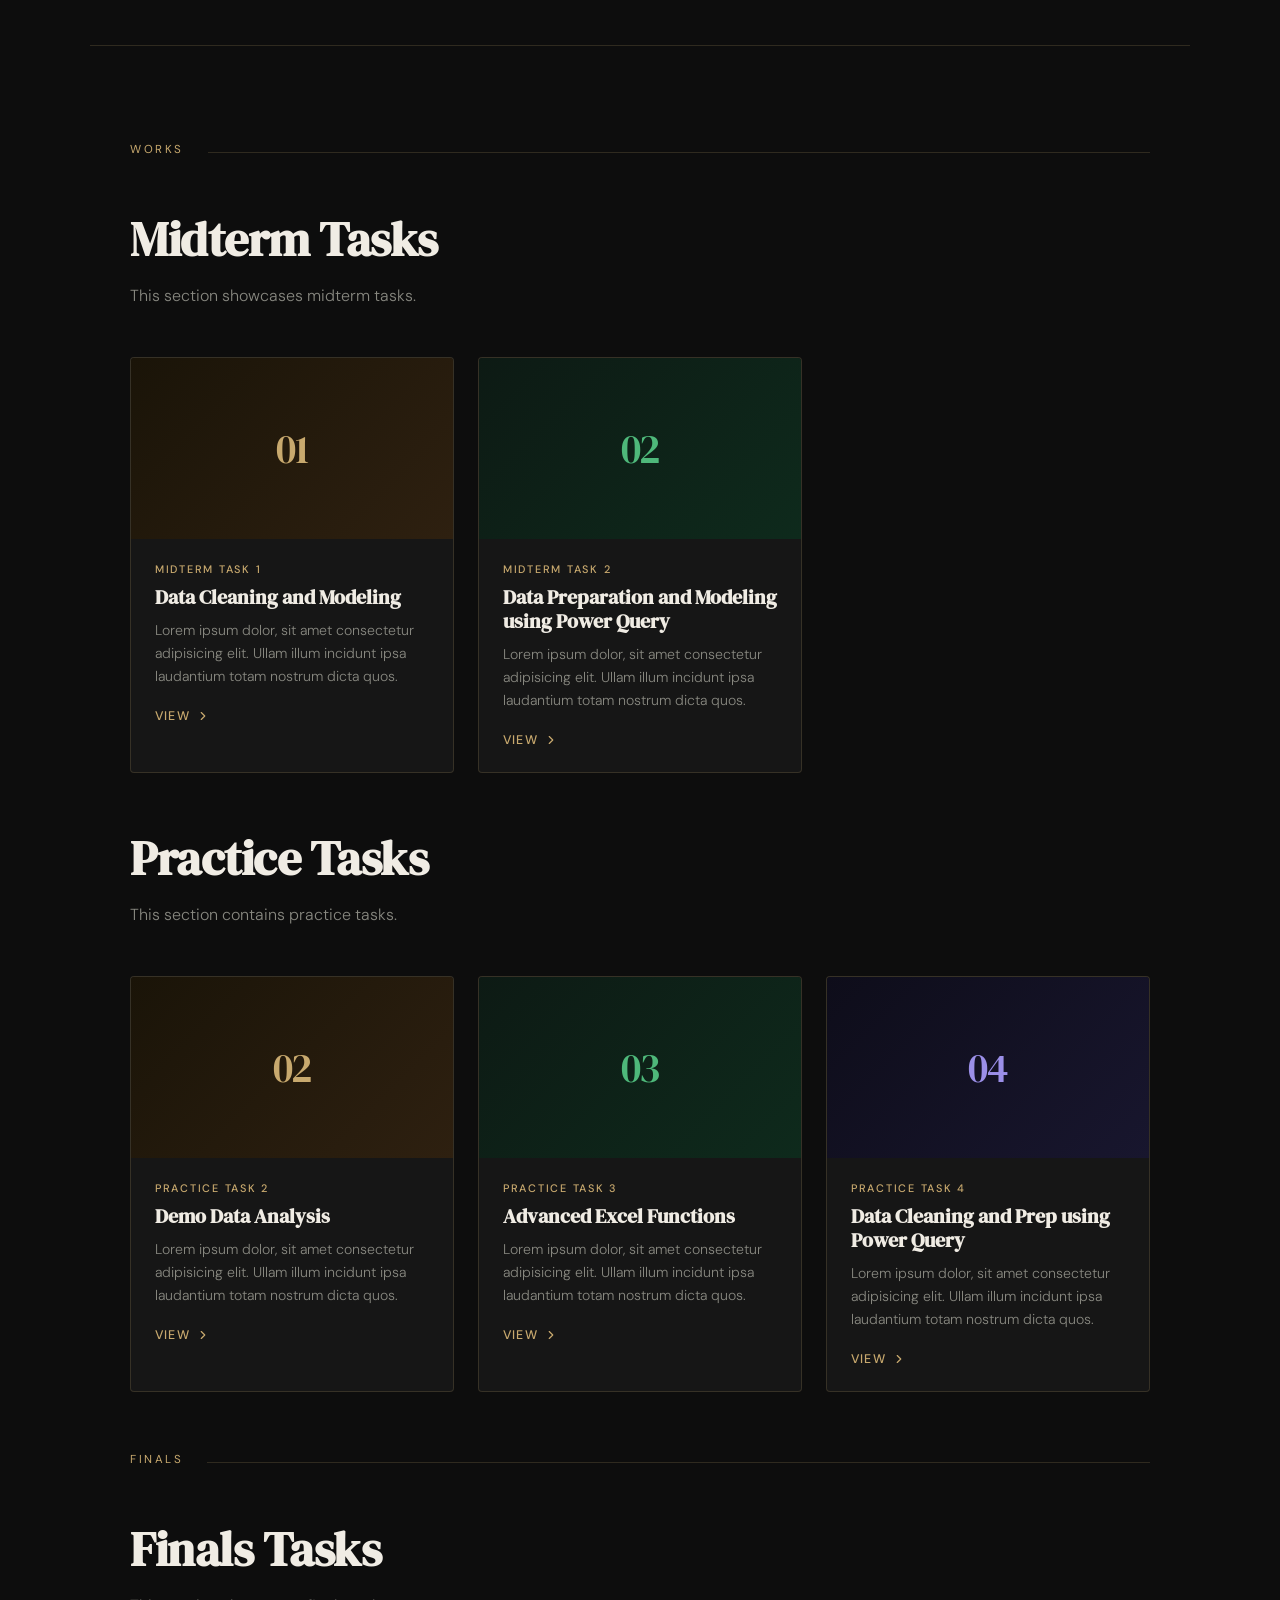
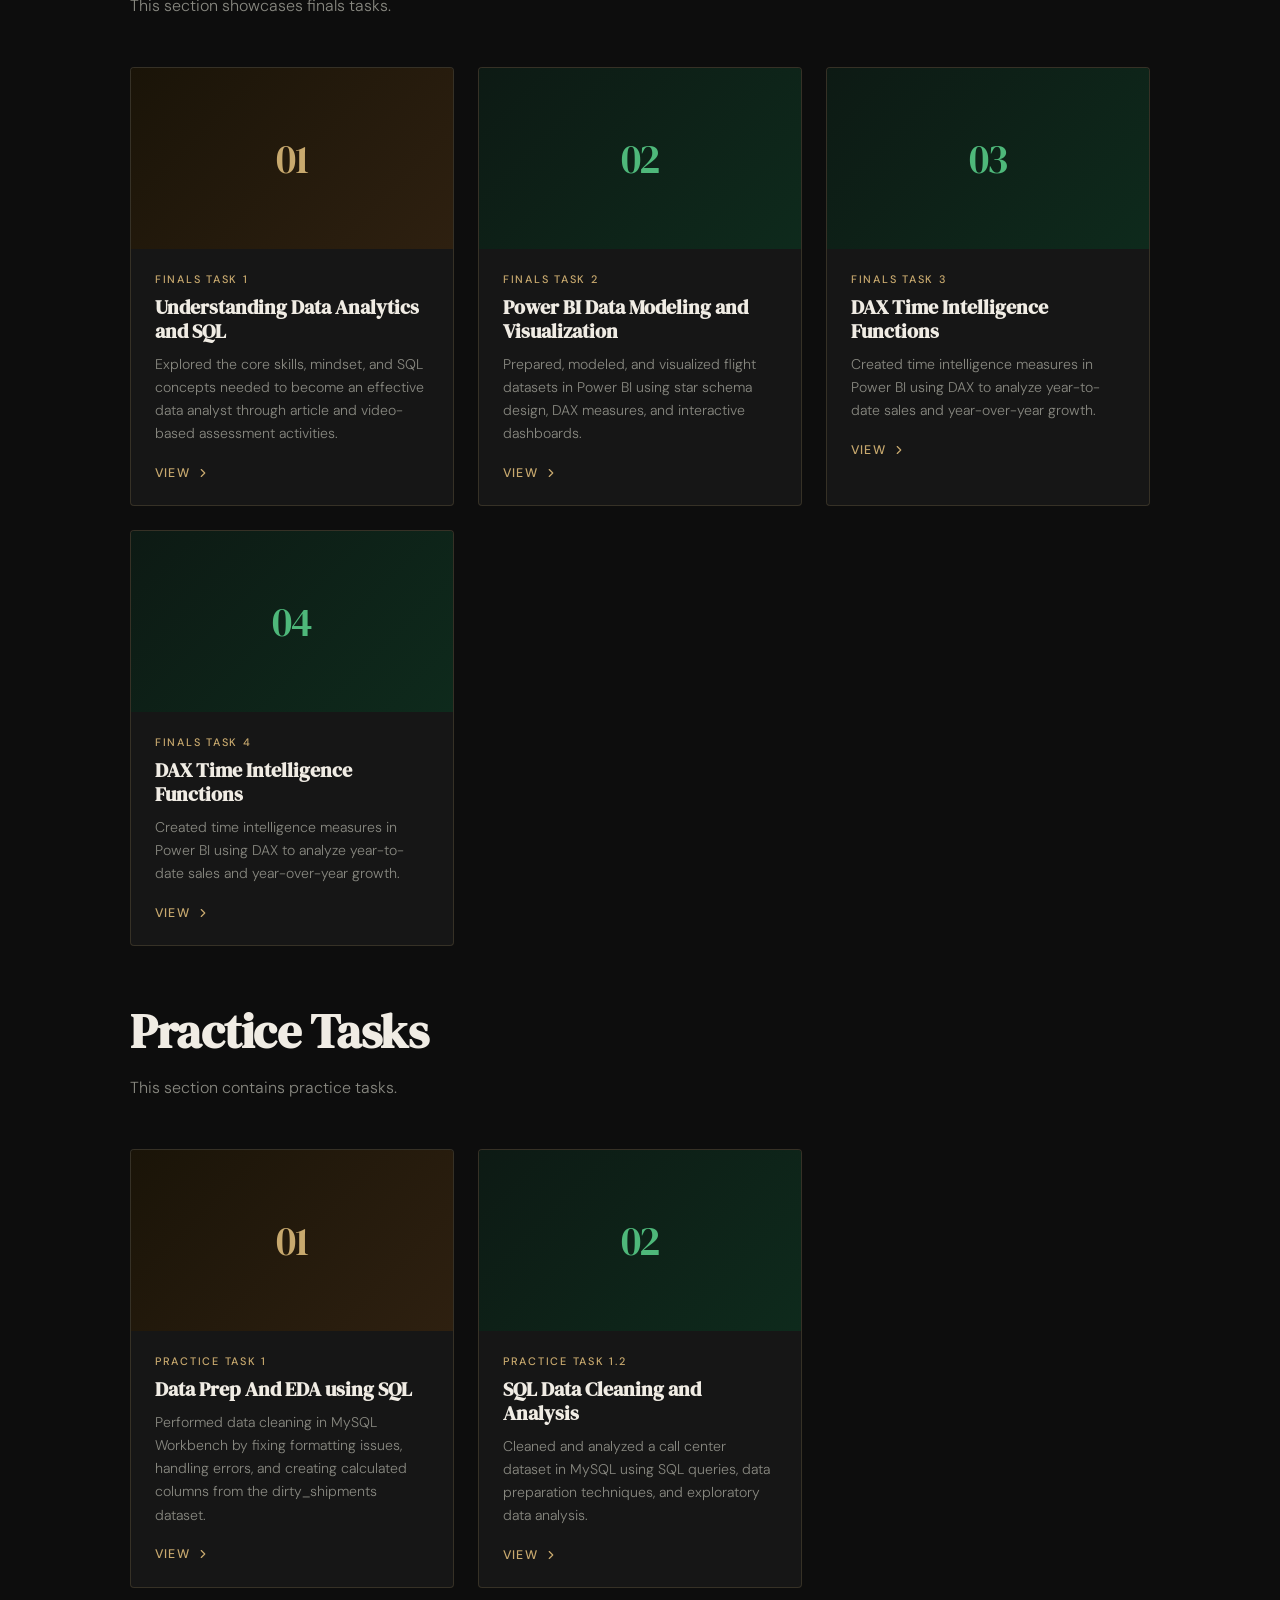
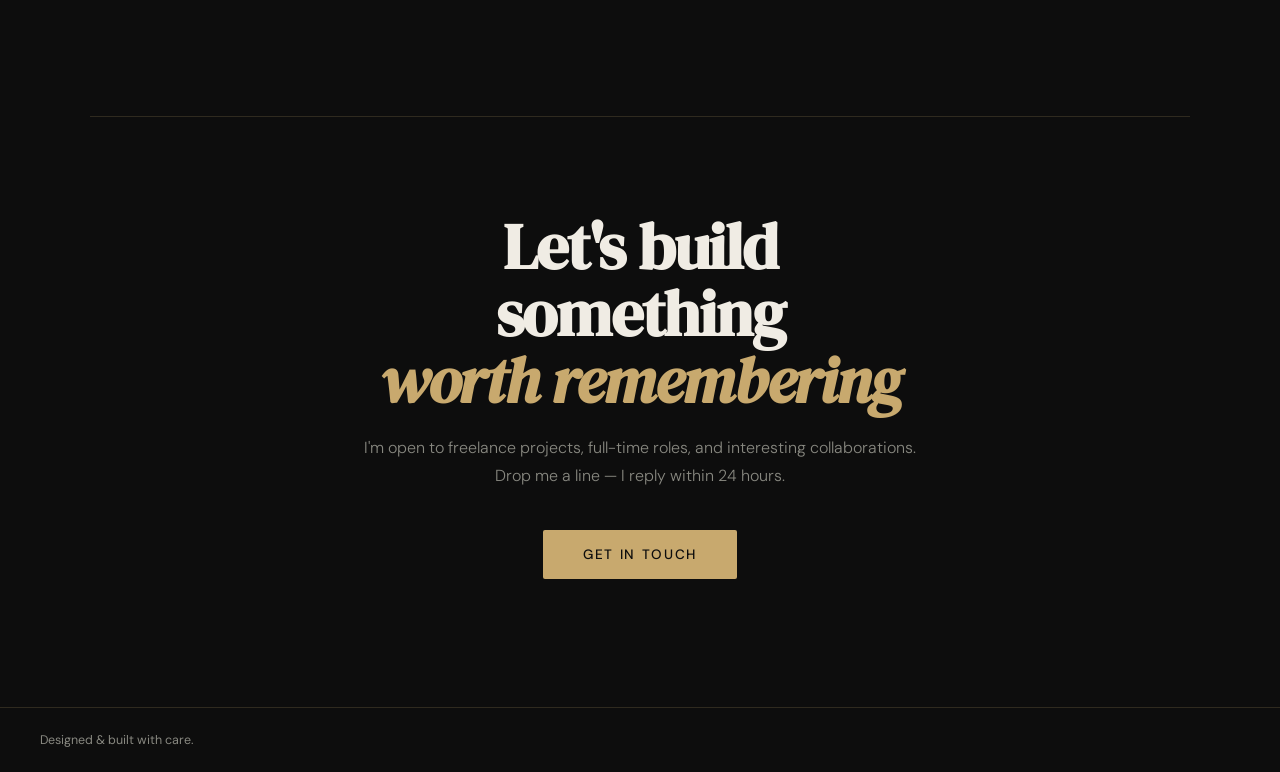
==== commit 1d1a4978: "Update index.html" ====
--- a/index.html
+++ b/index.html
@@ -896,6 +896,35 @@
       </div>
     </a>
 
+    <!-- Card 3 -->
+    <a href="Task/finals-task-3.pdf" target="_blank" rel="noopener noreferrer" class="work-card fade-up delay-2">
+      <div class="card-thumb-placeholder" style="background: linear-gradient(135deg, #0d1a14 0%, #0e2a1c 100%); color: #4eb87a;">03</div>
+      <div class="card-body">
+        <span class="card-tag">Finals Task 3</span>
+        <h3 class="card-title">DAX Time Intelligence Functions</h3>
+        <p class="card-desc">Created time intelligence measures in Power BI using DAX to analyze year-to-date sales and year-over-year growth.</p>
+        <span class="card-link">
+          View
+          <svg class="card-link-arrow" viewBox="0 0 24 24"><polyline points="9 18 15 12 9 6"/></svg>
+        </span>
+      </div>
+    </a>
+
+
+    <!-- Card 4 -->
+    <a href="Task/finals-task-4.pdf" target="_blank" rel="noopener noreferrer" class="work-card fade-up delay-2">
+      <div class="card-thumb-placeholder" style="background: linear-gradient(135deg, #0d1a14 0%, #0e2a1c 100%); color: #4eb87a;">04</div>
+      <div class="card-body">
+        <span class="card-tag">Finals Task 4</span>
+        <h3 class="card-title">DAX Time Intelligence Functions</h3>
+        <p class="card-desc">Created time intelligence measures in Power BI using DAX to analyze year-to-date sales and year-over-year growth.</p>
+        <span class="card-link">
+          View
+          <svg class="card-link-arrow" viewBox="0 0 24 24"><polyline points="9 18 15 12 9 6"/></svg>
+        </span>
+      </div>
+    </a>
+
   </div>
 
   <div class="works-intro fade-up" style="margin-top: 60px;">
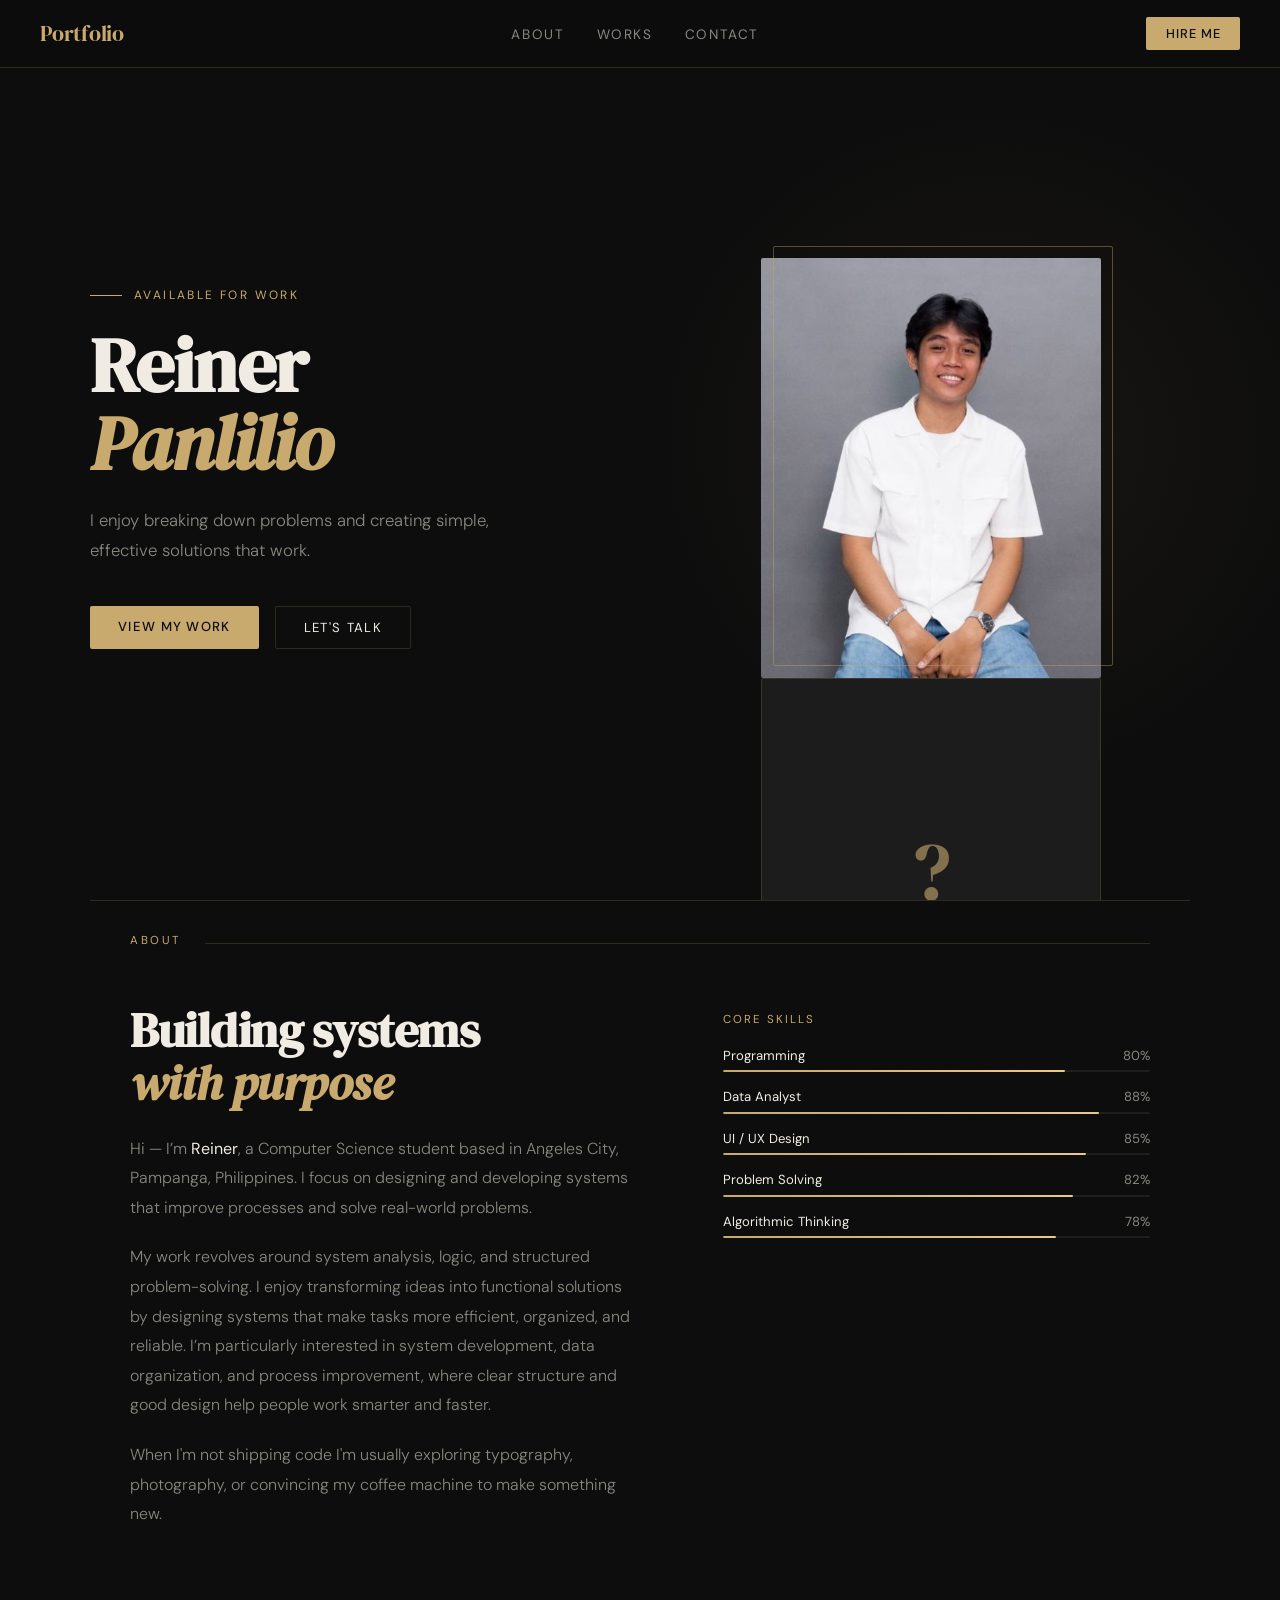
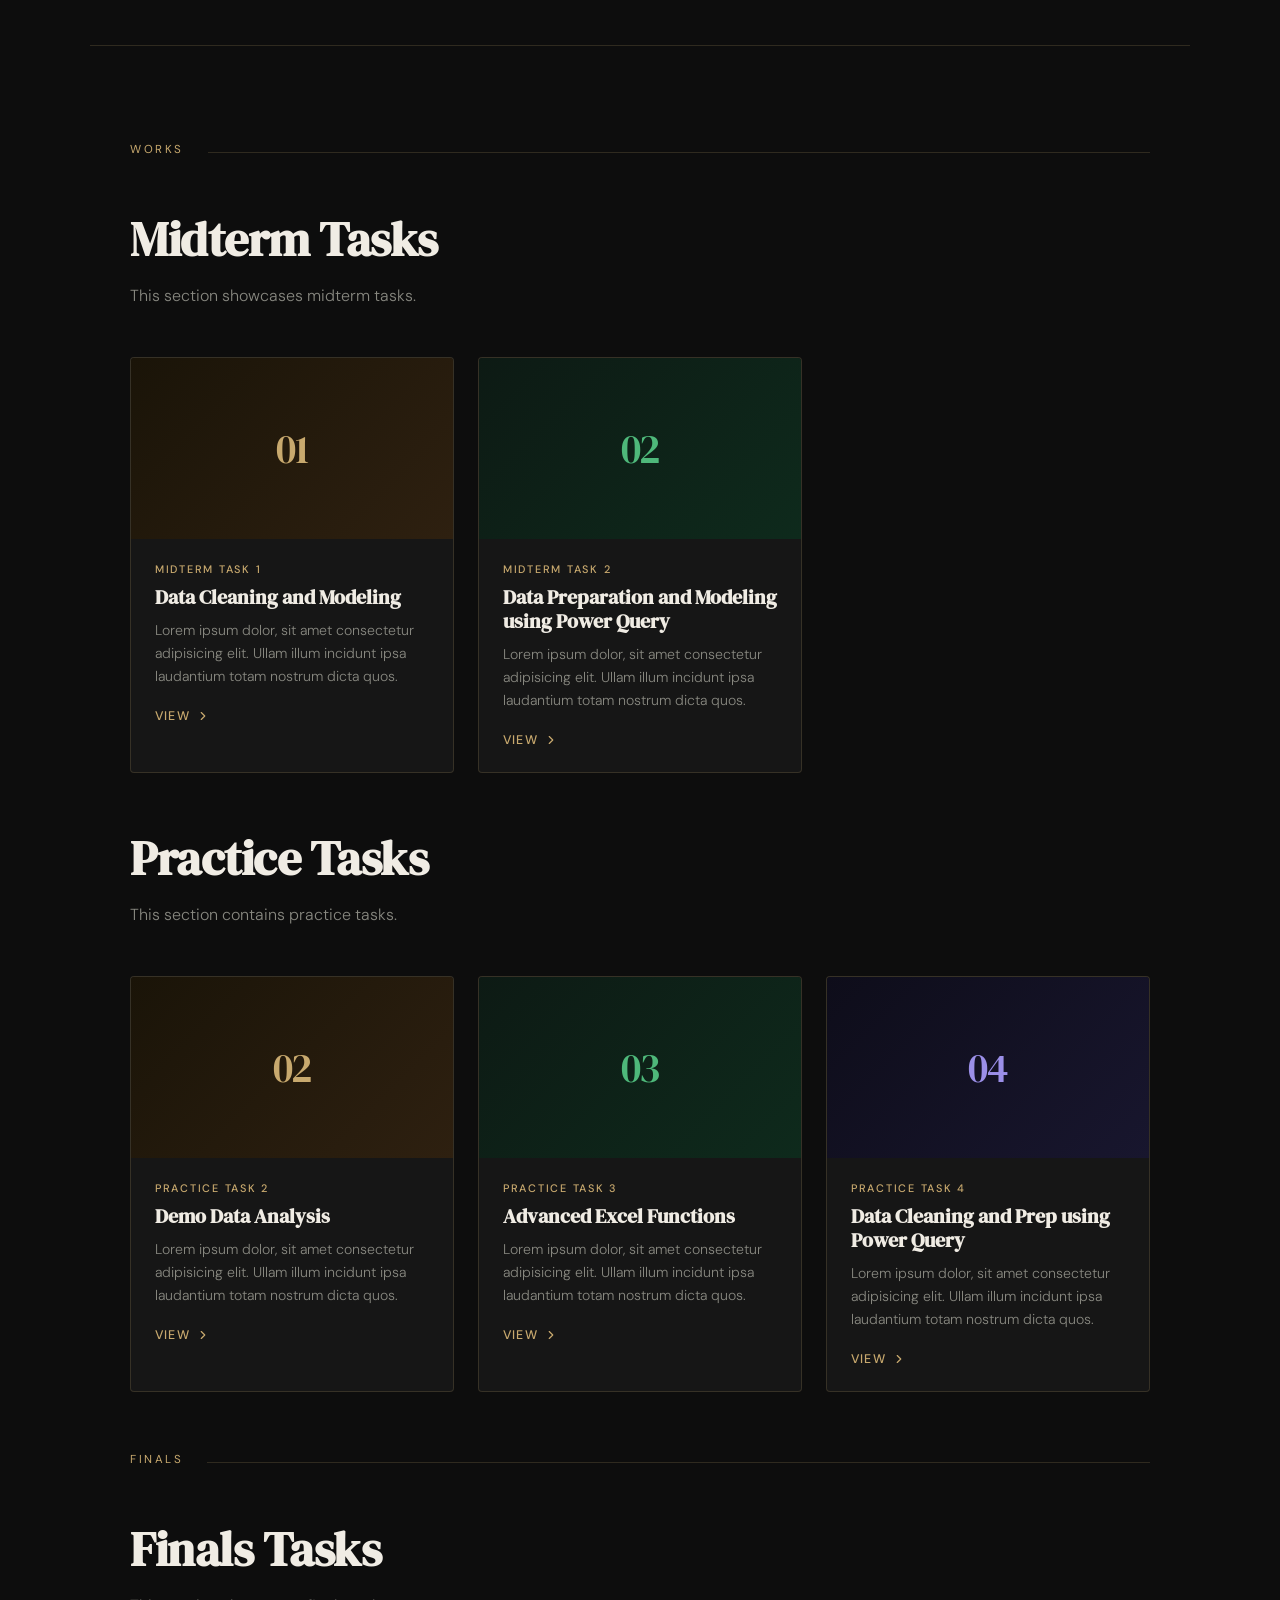
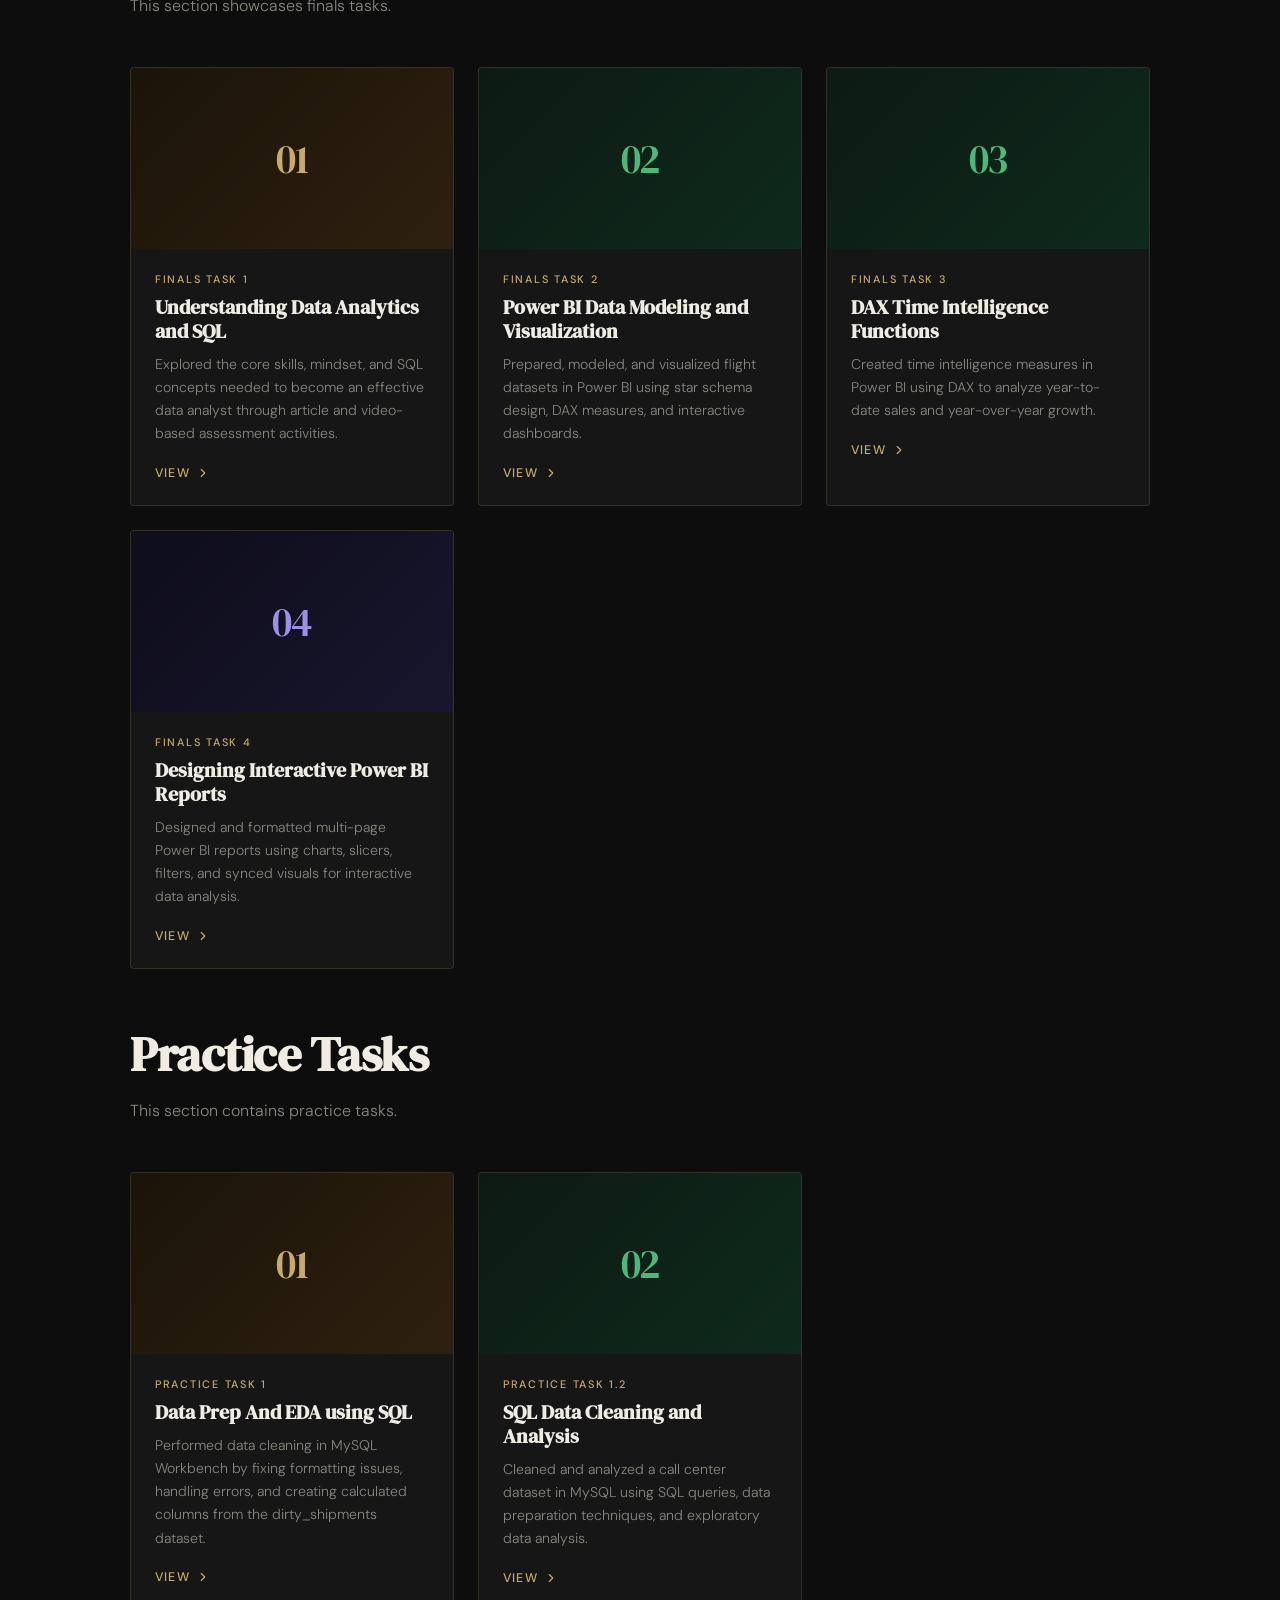
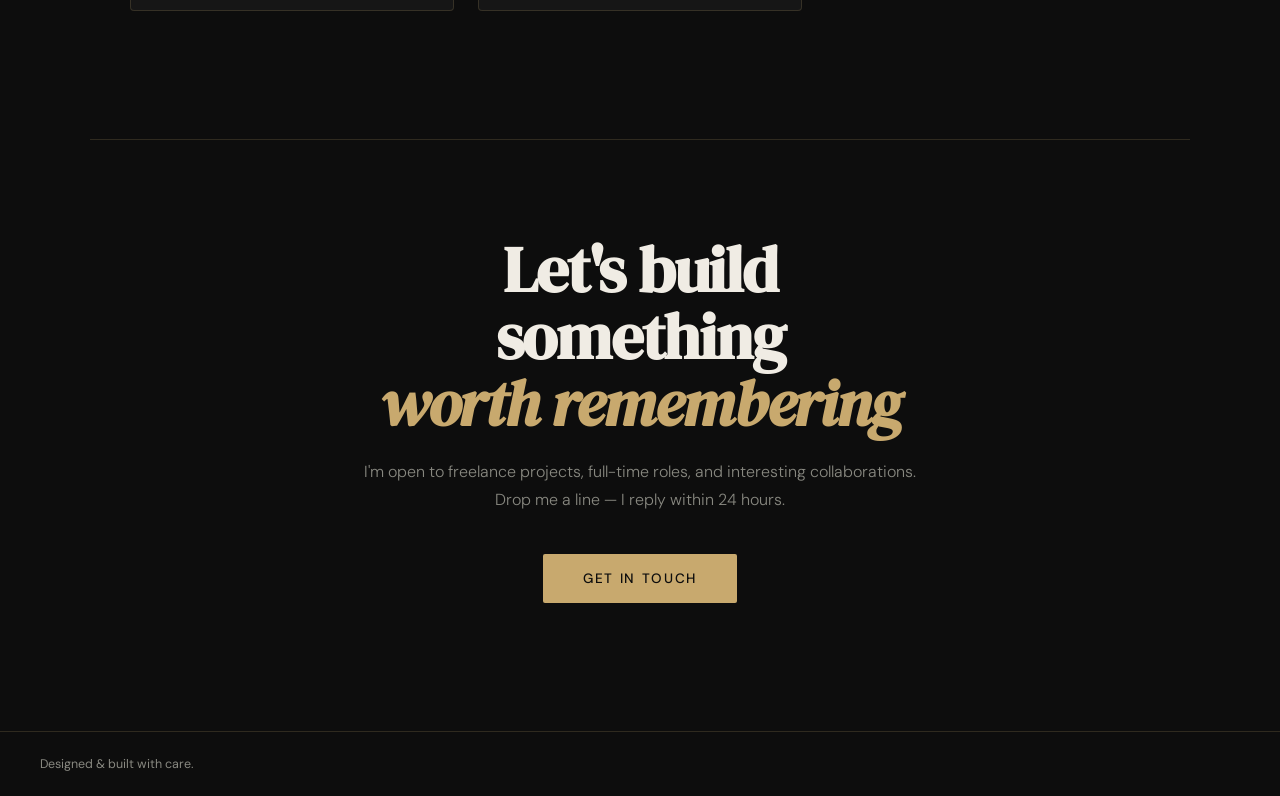
==== commit 6c5e3cc7: "Update index.html" ====
--- a/index.html
+++ b/index.html
@@ -913,11 +913,11 @@
 
     <!-- Card 4 -->
     <a href="Task/finals-task-4.pdf" target="_blank" rel="noopener noreferrer" class="work-card fade-up delay-2">
-      <div class="card-thumb-placeholder" style="background: linear-gradient(135deg, #0d1a14 0%, #0e2a1c 100%); color: #4eb87a;">04</div>
+      <div class="card-thumb-placeholder" style="background: linear-gradient(135deg, #0e0d1a 0%, #18162e 100%); color: #9b8fe8;">04</div>
       <div class="card-body">
         <span class="card-tag">Finals Task 4</span>
-        <h3 class="card-title">DAX Time Intelligence Functions</h3>
-        <p class="card-desc">Created time intelligence measures in Power BI using DAX to analyze year-to-date sales and year-over-year growth.</p>
+        <h3 class="card-title">Designing Interactive Power BI Reports</h3>
+        <p class="card-desc">Designed and formatted multi-page Power BI reports using charts, slicers, filters, and synced visuals for interactive data analysis.</p>
         <span class="card-link">
           View
           <svg class="card-link-arrow" viewBox="0 0 24 24"><polyline points="9 18 15 12 9 6"/></svg>
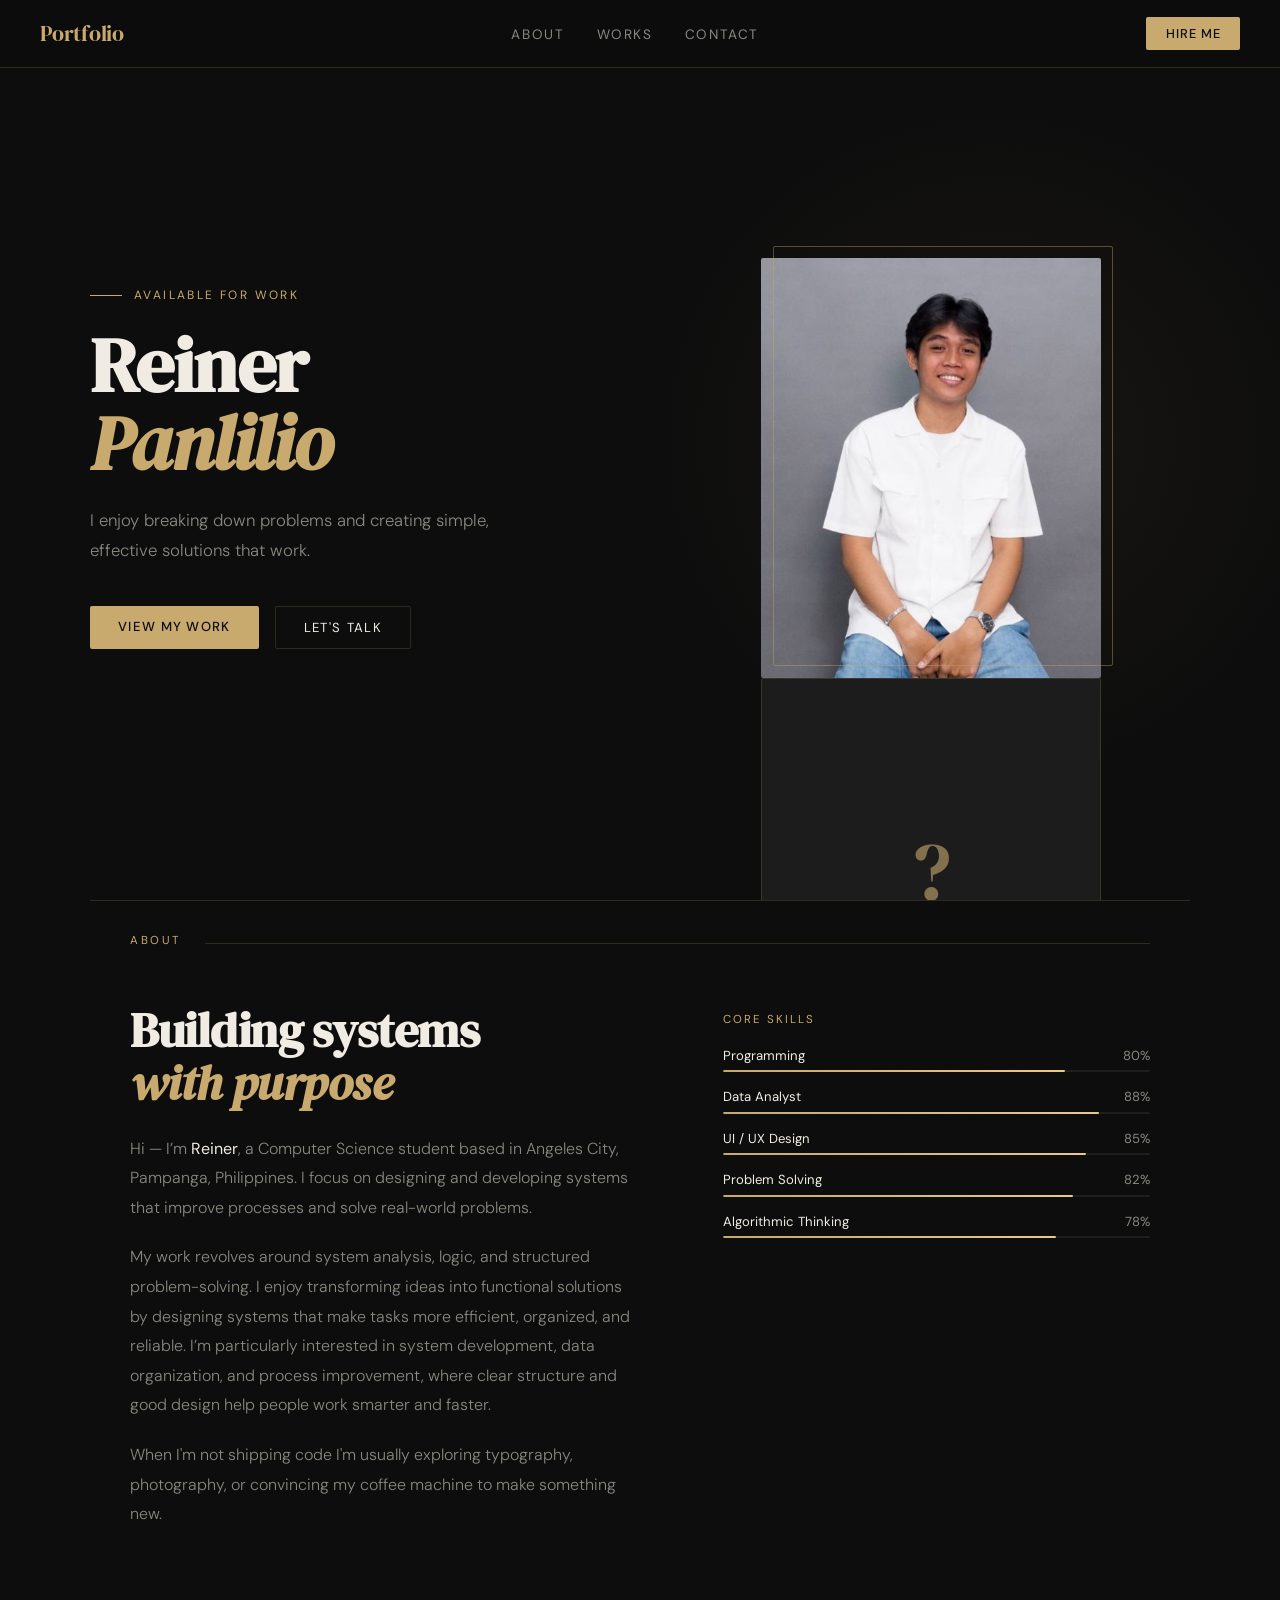
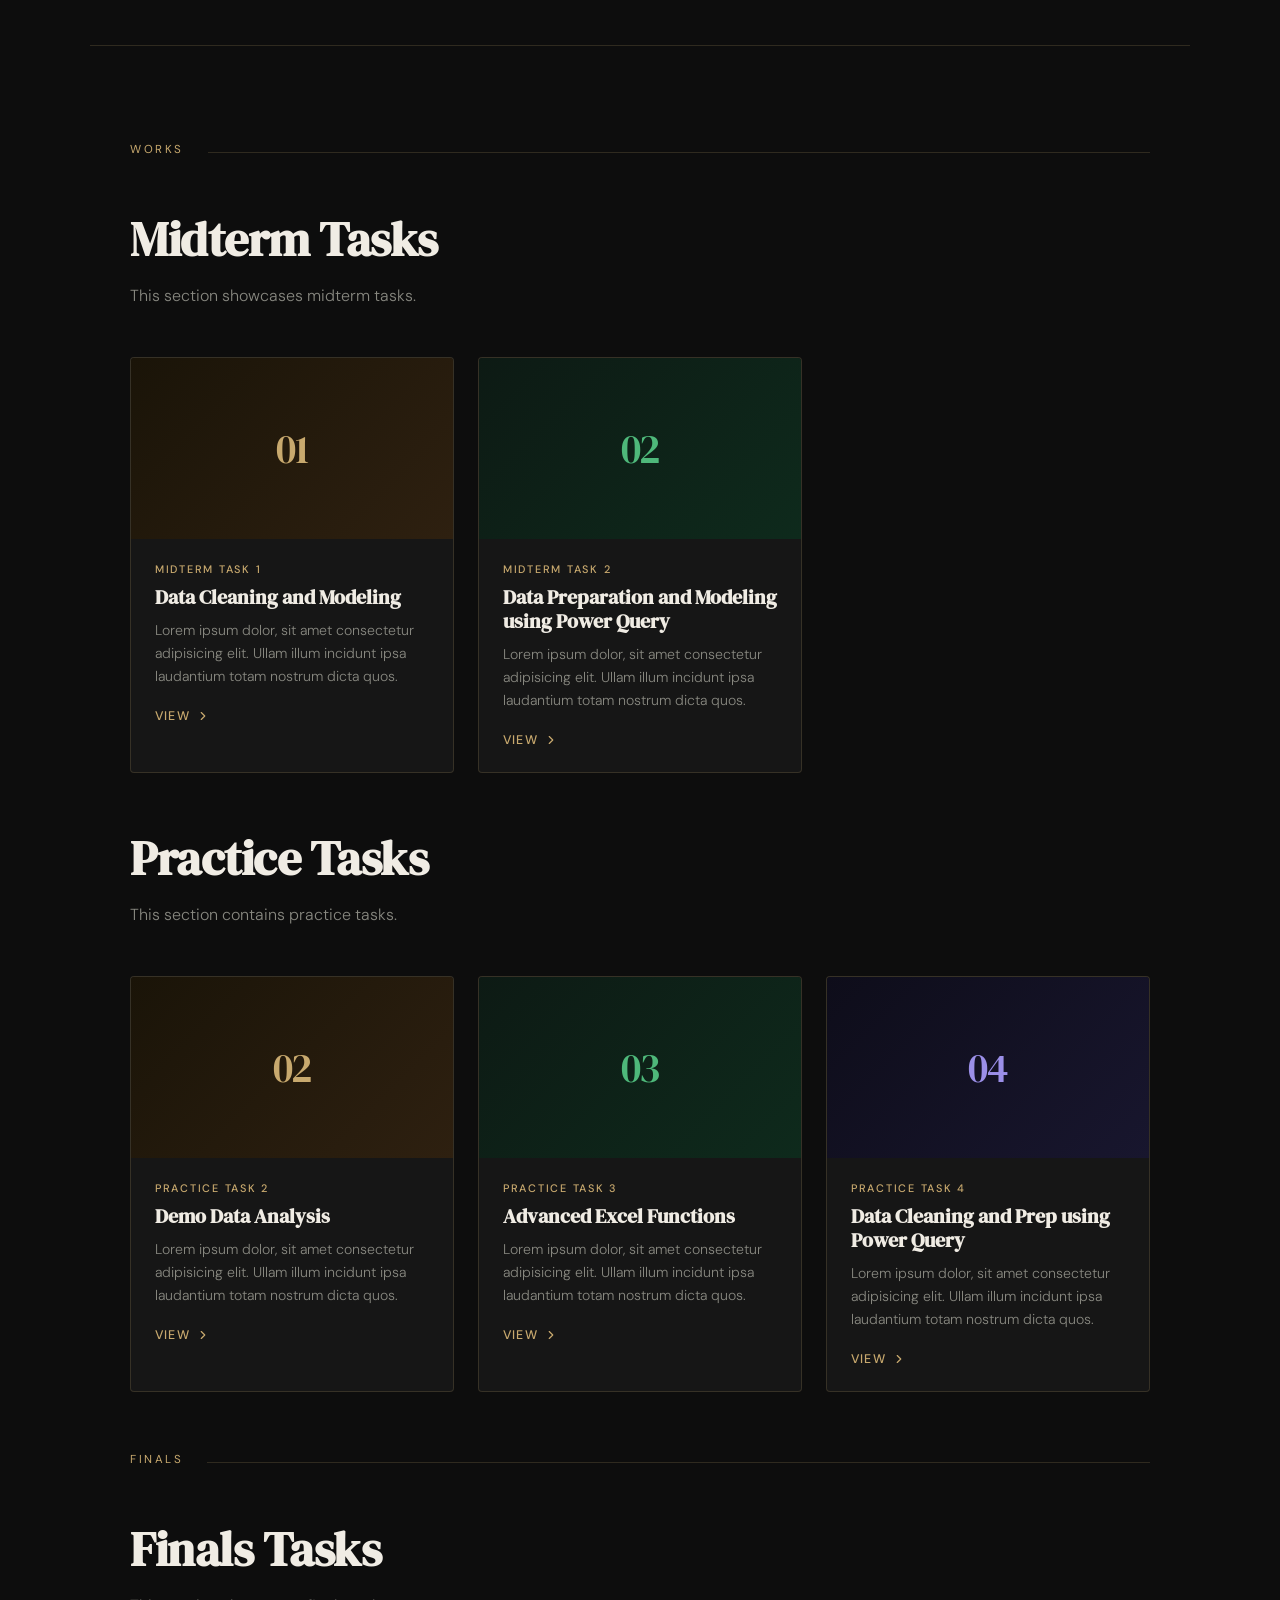
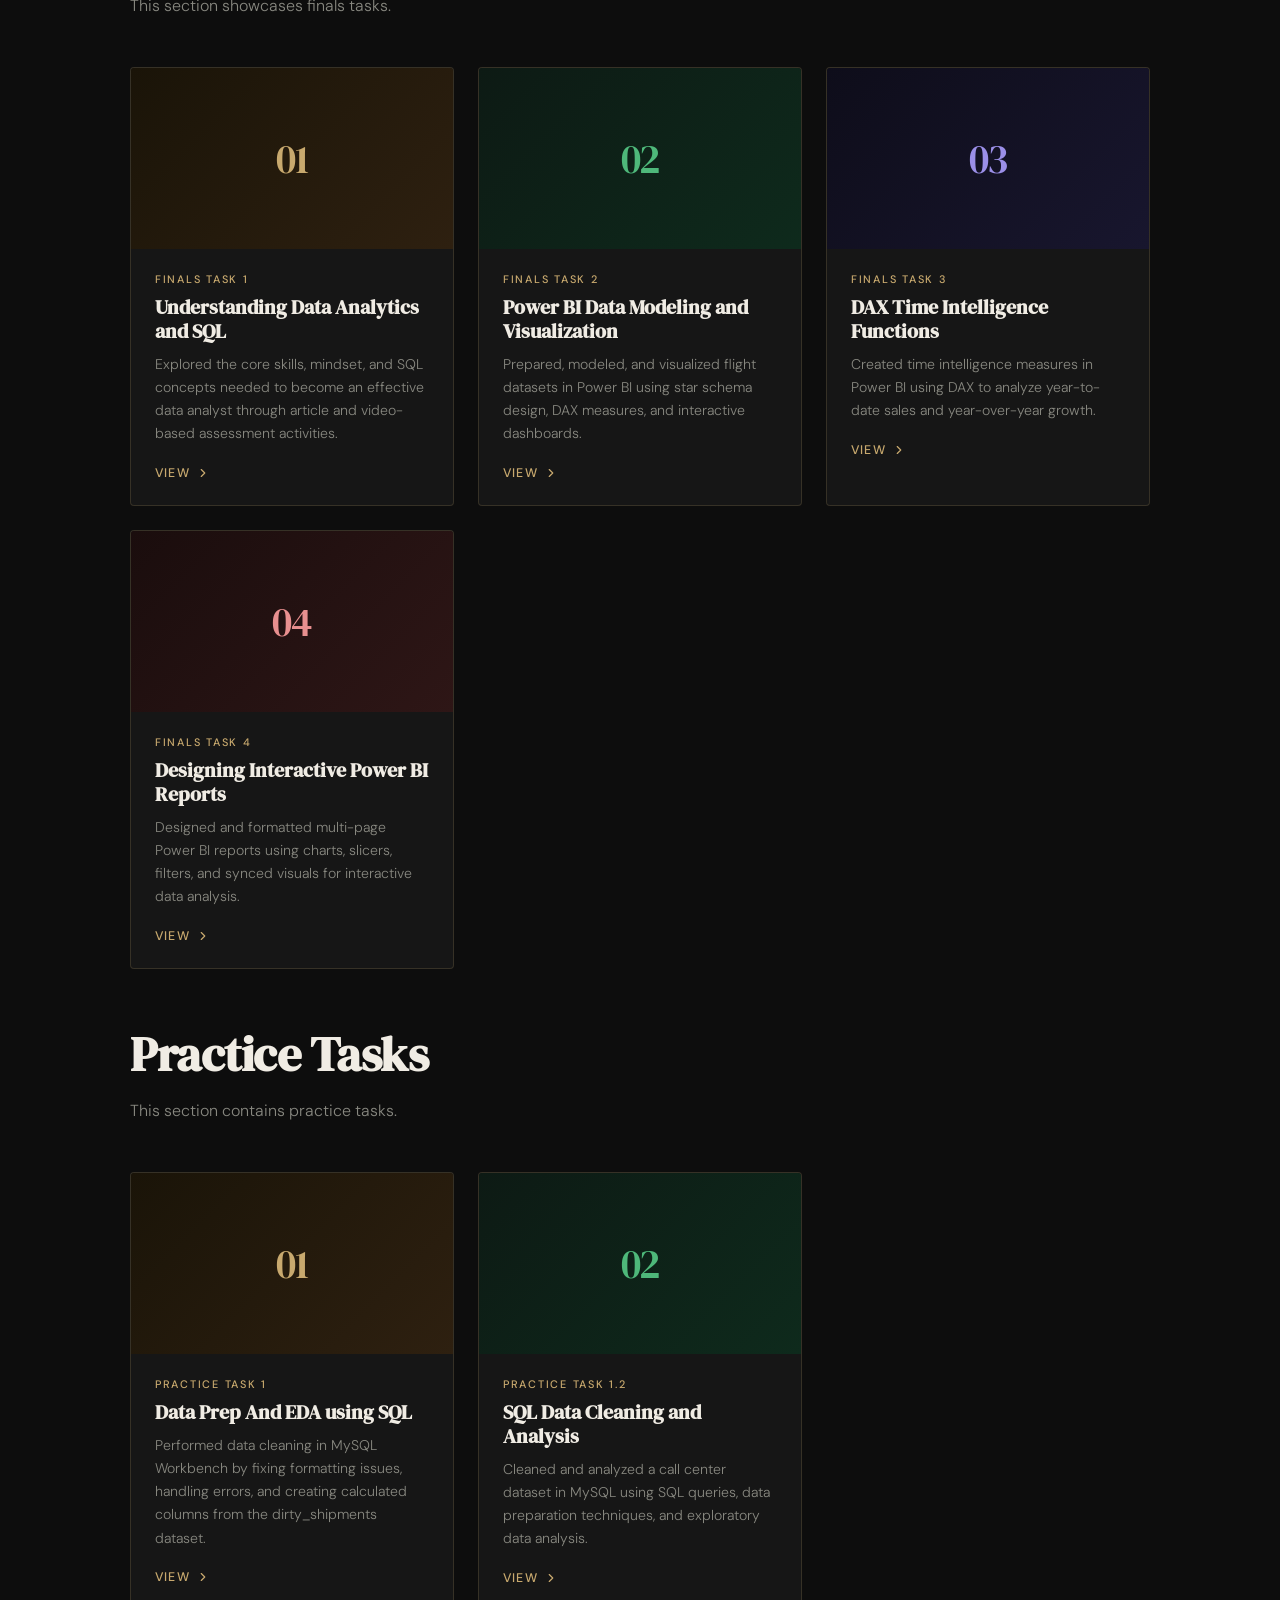
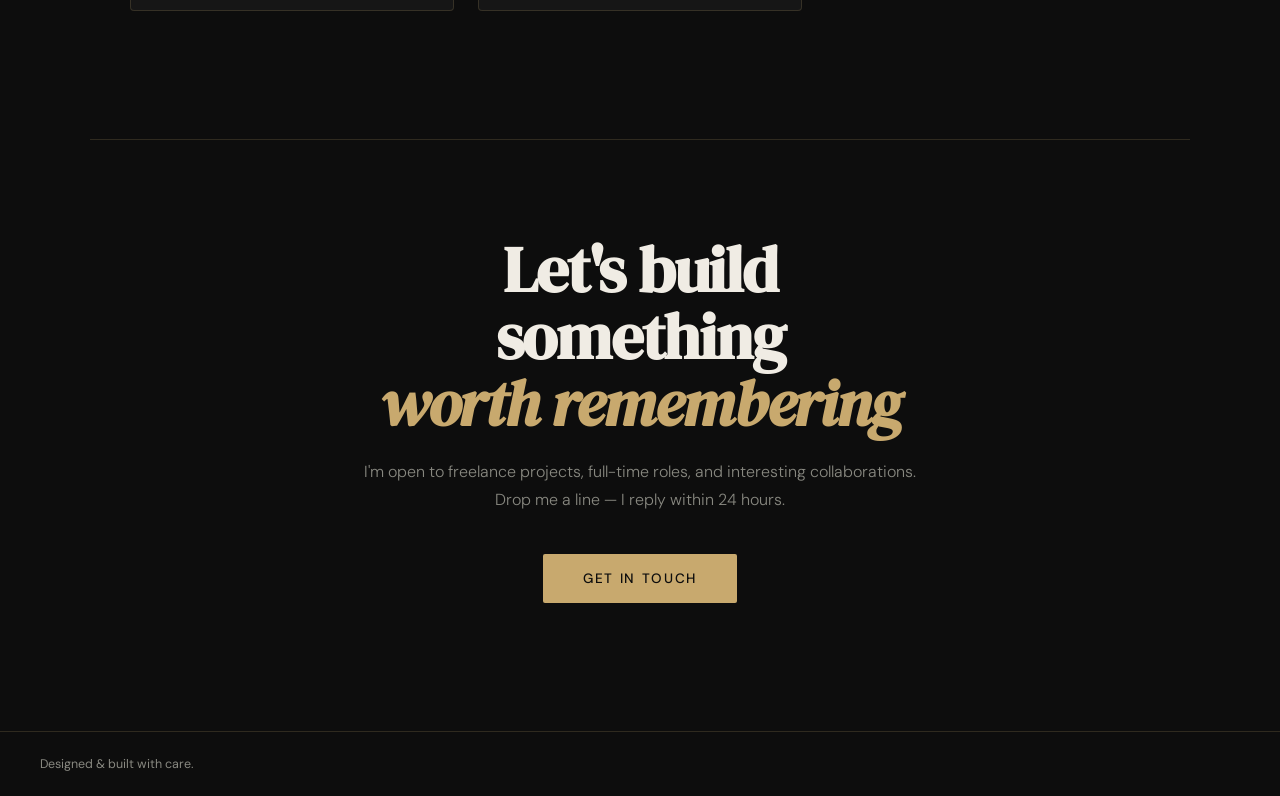
==== commit e5569147: "Update index.html" ====
--- a/index.html
+++ b/index.html
@@ -898,7 +898,7 @@
 
     <!-- Card 3 -->
     <a href="Task/finals-task-3.pdf" target="_blank" rel="noopener noreferrer" class="work-card fade-up delay-2">
-      <div class="card-thumb-placeholder" style="background: linear-gradient(135deg, #0d1a14 0%, #0e2a1c 100%); color: #4eb87a;">03</div>
+      <div class="card-thumb-placeholder" style="background: linear-gradient(135deg, #0e0d1a 0%, #18162e 100%); color: #9b8fe8;">03</div>
       <div class="card-body">
         <span class="card-tag">Finals Task 3</span>
         <h3 class="card-title">DAX Time Intelligence Functions</h3>
@@ -913,7 +913,7 @@
 
     <!-- Card 4 -->
     <a href="Task/finals-task-4.pdf" target="_blank" rel="noopener noreferrer" class="work-card fade-up delay-2">
-      <div class="card-thumb-placeholder" style="background: linear-gradient(135deg, #0e0d1a 0%, #18162e 100%); color: #9b8fe8;">04</div>
+      <div class="card-thumb-placeholder" style="background: linear-gradient(135deg, #1a0d0d 0%, #2e1616 100%); color: #e88f8f;">04</div>
       <div class="card-body">
         <span class="card-tag">Finals Task 4</span>
         <h3 class="card-title">Designing Interactive Power BI Reports</h3>
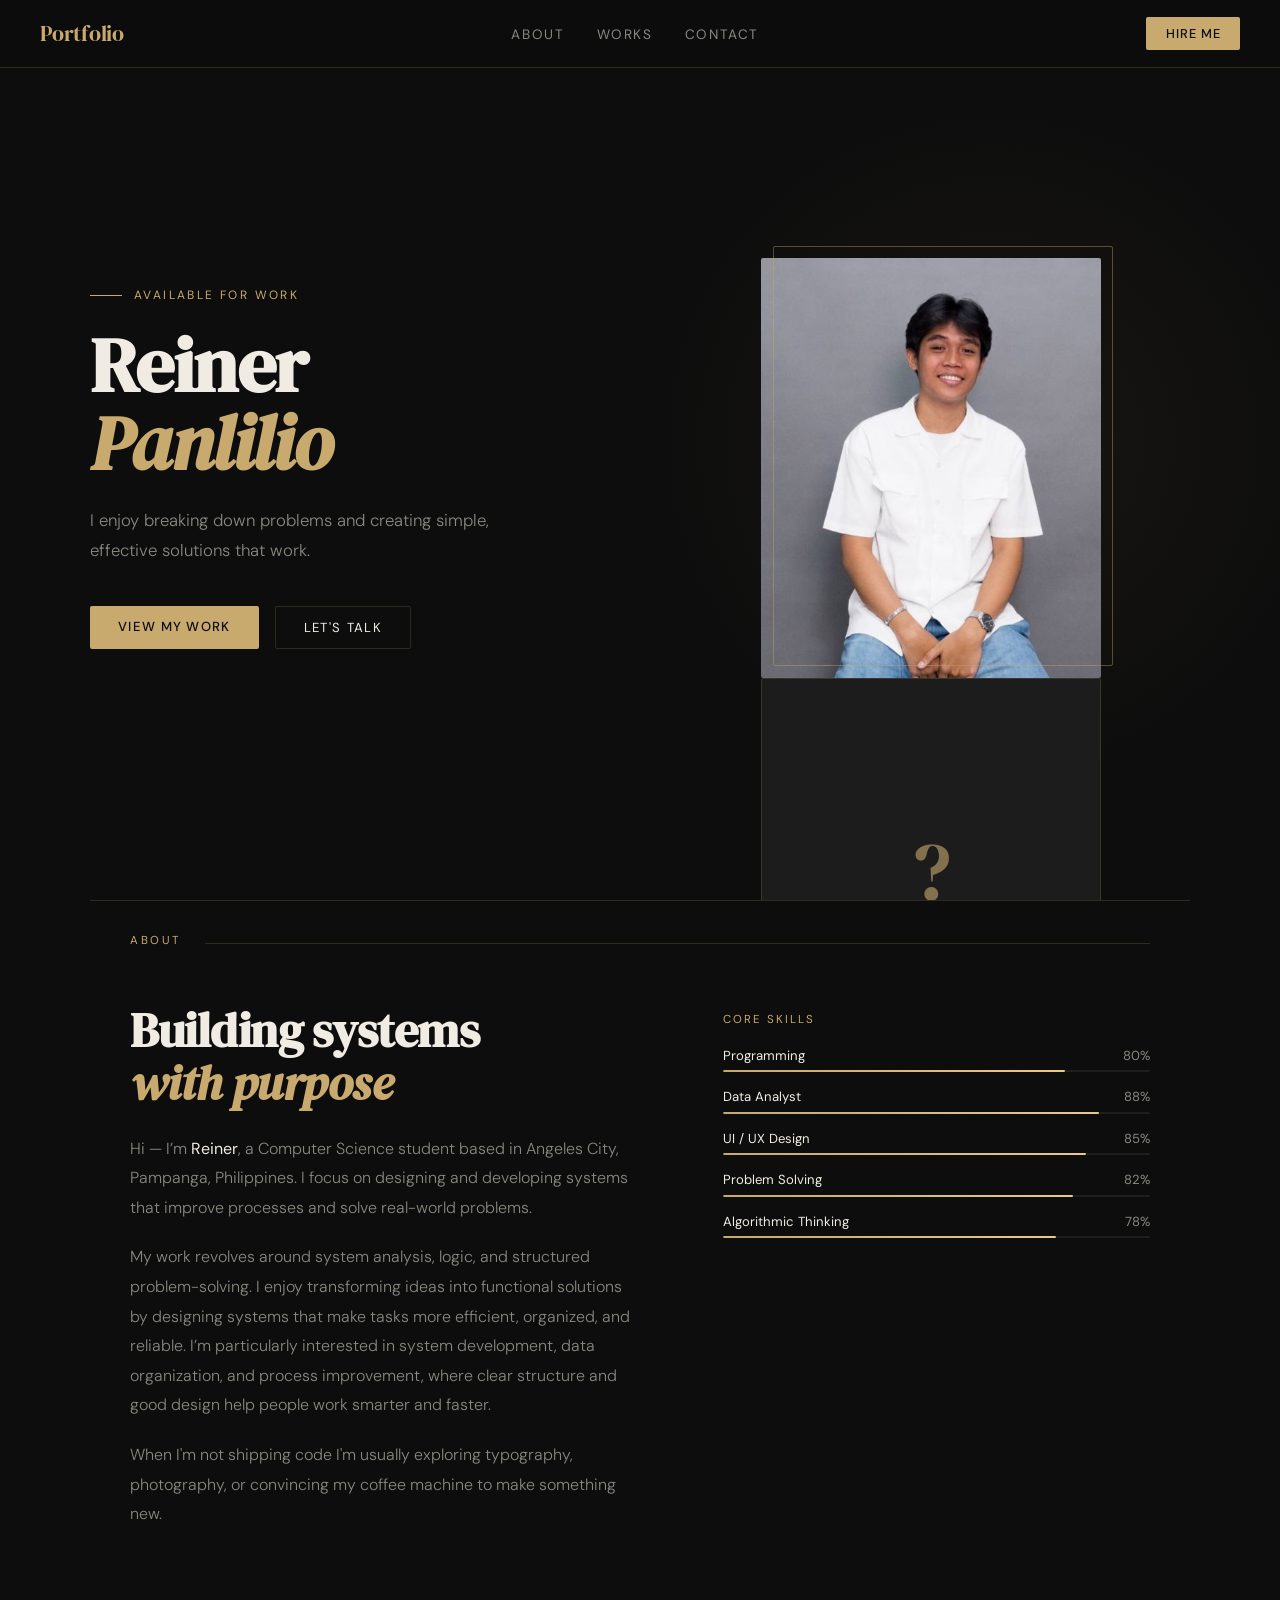
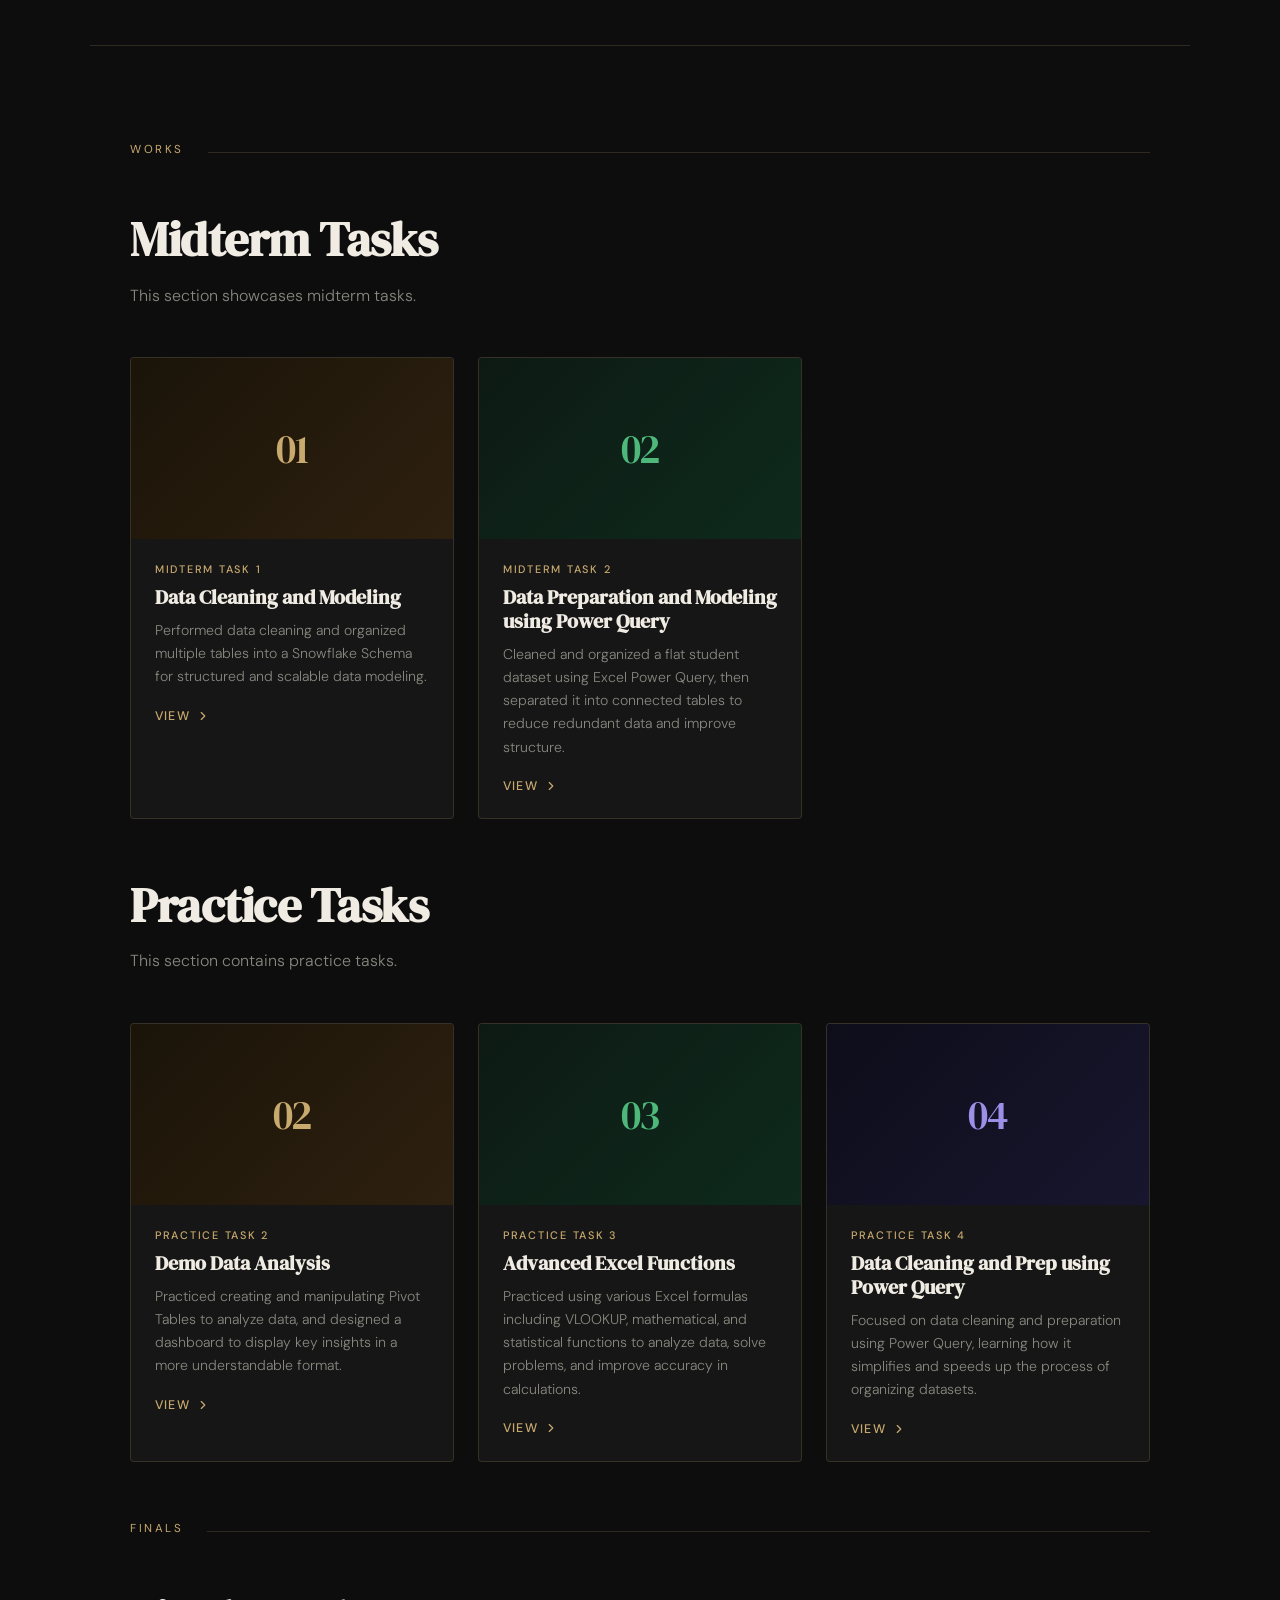
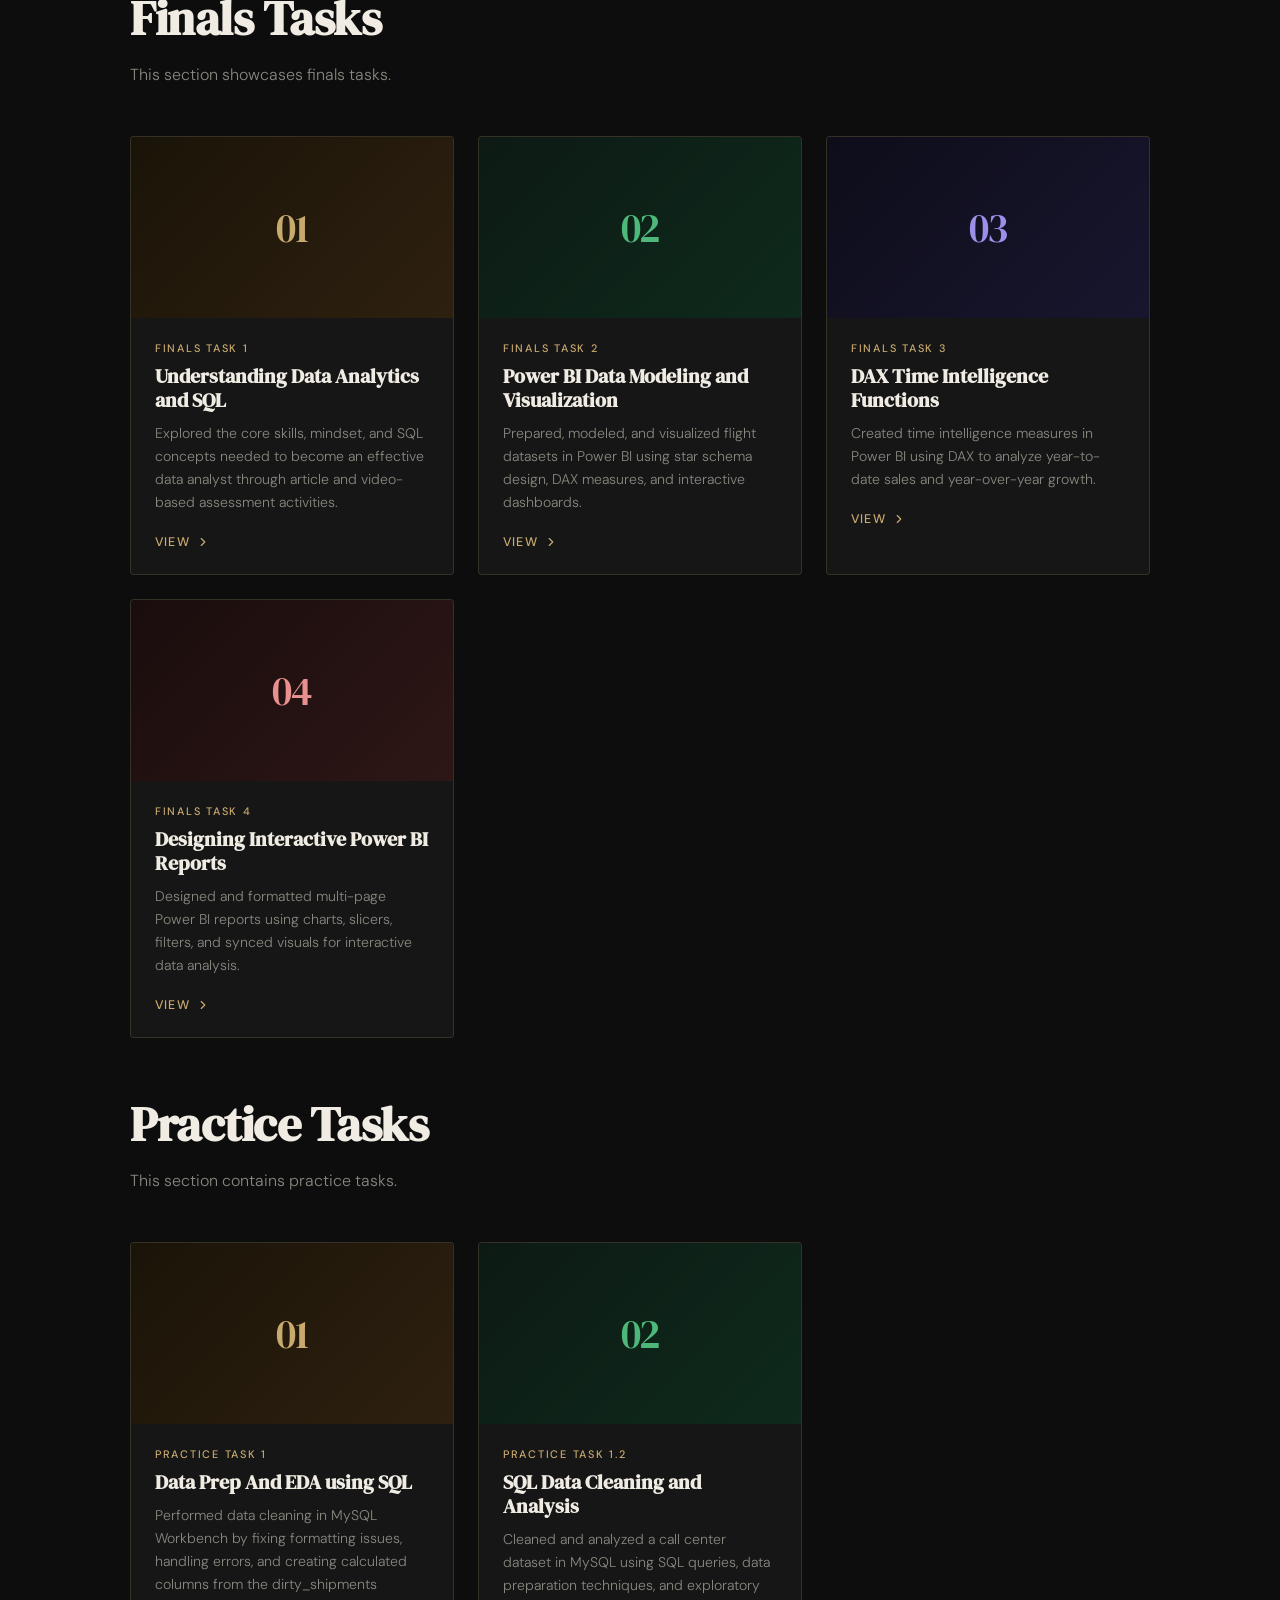
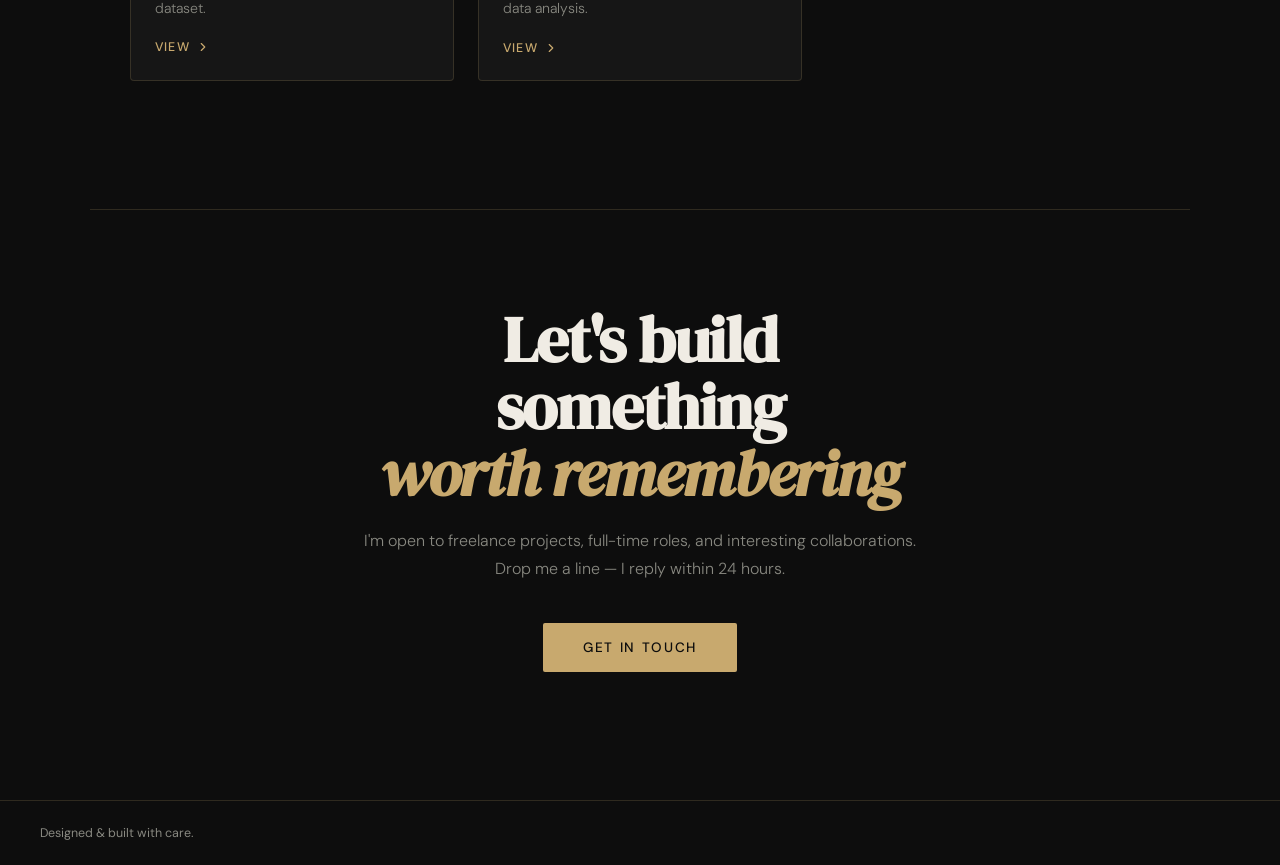
==== commit 828ddd5c: "Update index.html" ====
--- a/index.html
+++ b/index.html
@@ -779,7 +779,7 @@
       <div class="card-body">
         <span class="card-tag">Midterm Task 1</span>
         <h3 class="card-title">Data Cleaning and Modeling</h3>
-        <p class="card-desc">Lorem ipsum dolor, sit amet consectetur adipisicing elit. Ullam illum incidunt ipsa laudantium totam nostrum dicta quos.</p>
+        <p class="card-desc">Performed data cleaning and organized multiple tables into a Snowflake Schema for structured and scalable data modeling.</p>
         <span class="card-link">
           View
           <svg class="card-link-arrow" viewBox="0 0 24 24"><polyline points="9 18 15 12 9 6"/></svg>
@@ -793,7 +793,7 @@
       <div class="card-body">
         <span class="card-tag">Midterm Task 2</span>
         <h3 class="card-title">Data Preparation and Modeling using Power Query</h3>
-        <p class="card-desc">Lorem ipsum dolor, sit amet consectetur adipisicing elit. Ullam illum incidunt ipsa laudantium totam nostrum dicta quos.</p>
+        <p class="card-desc">Cleaned and organized a flat student dataset using Excel Power Query, then separated it into connected tables to reduce redundant data and improve structure.</p>
         <span class="card-link">
           View
           <svg class="card-link-arrow" viewBox="0 0 24 24"><polyline points="9 18 15 12 9 6"/></svg>
@@ -817,7 +817,7 @@
       <div class="card-body">
         <span class="card-tag">Practice Task 2</span>
         <h3 class="card-title">Demo Data Analysis</h3>
-        <p class="card-desc">Lorem ipsum dolor, sit amet consectetur adipisicing elit. Ullam illum incidunt ipsa laudantium totam nostrum dicta quos.</p>
+        <p class="card-desc">Practiced creating and manipulating Pivot Tables to analyze data, and designed a dashboard to display key insights in a more understandable format.</p>
         <span class="card-link">
           View
           <svg class="card-link-arrow" viewBox="0 0 24 24"><polyline points="9 18 15 12 9 6"/></svg>
@@ -831,7 +831,7 @@
       <div class="card-body">
         <span class="card-tag">Practice Task 3</span>
         <h3 class="card-title">Advanced Excel Functions</h3>
-        <p class="card-desc">Lorem ipsum dolor, sit amet consectetur adipisicing elit. Ullam illum incidunt ipsa laudantium totam nostrum dicta quos.</p>
+        <p class="card-desc">Practiced using various Excel formulas including VLOOKUP, mathematical, and statistical functions to analyze data, solve problems, and improve accuracy in calculations.</p>
         <span class="card-link">
           View
           <svg class="card-link-arrow" viewBox="0 0 24 24"><polyline points="9 18 15 12 9 6"/></svg>
@@ -845,7 +845,7 @@
       <div class="card-body">
         <span class="card-tag">Practice Task 4</span>
         <h3 class="card-title">Data Cleaning and Prep using Power Query</h3>
-        <p class="card-desc">Lorem ipsum dolor, sit amet consectetur adipisicing elit. Ullam illum incidunt ipsa laudantium totam nostrum dicta quos.</p>
+        <p class="card-desc">Focused on data cleaning and preparation using Power Query, learning how it simplifies and speeds up the process of organizing datasets.</p>
         <span class="card-link">
           View
           <svg class="card-link-arrow" viewBox="0 0 24 24"><polyline points="9 18 15 12 9 6"/></svg>
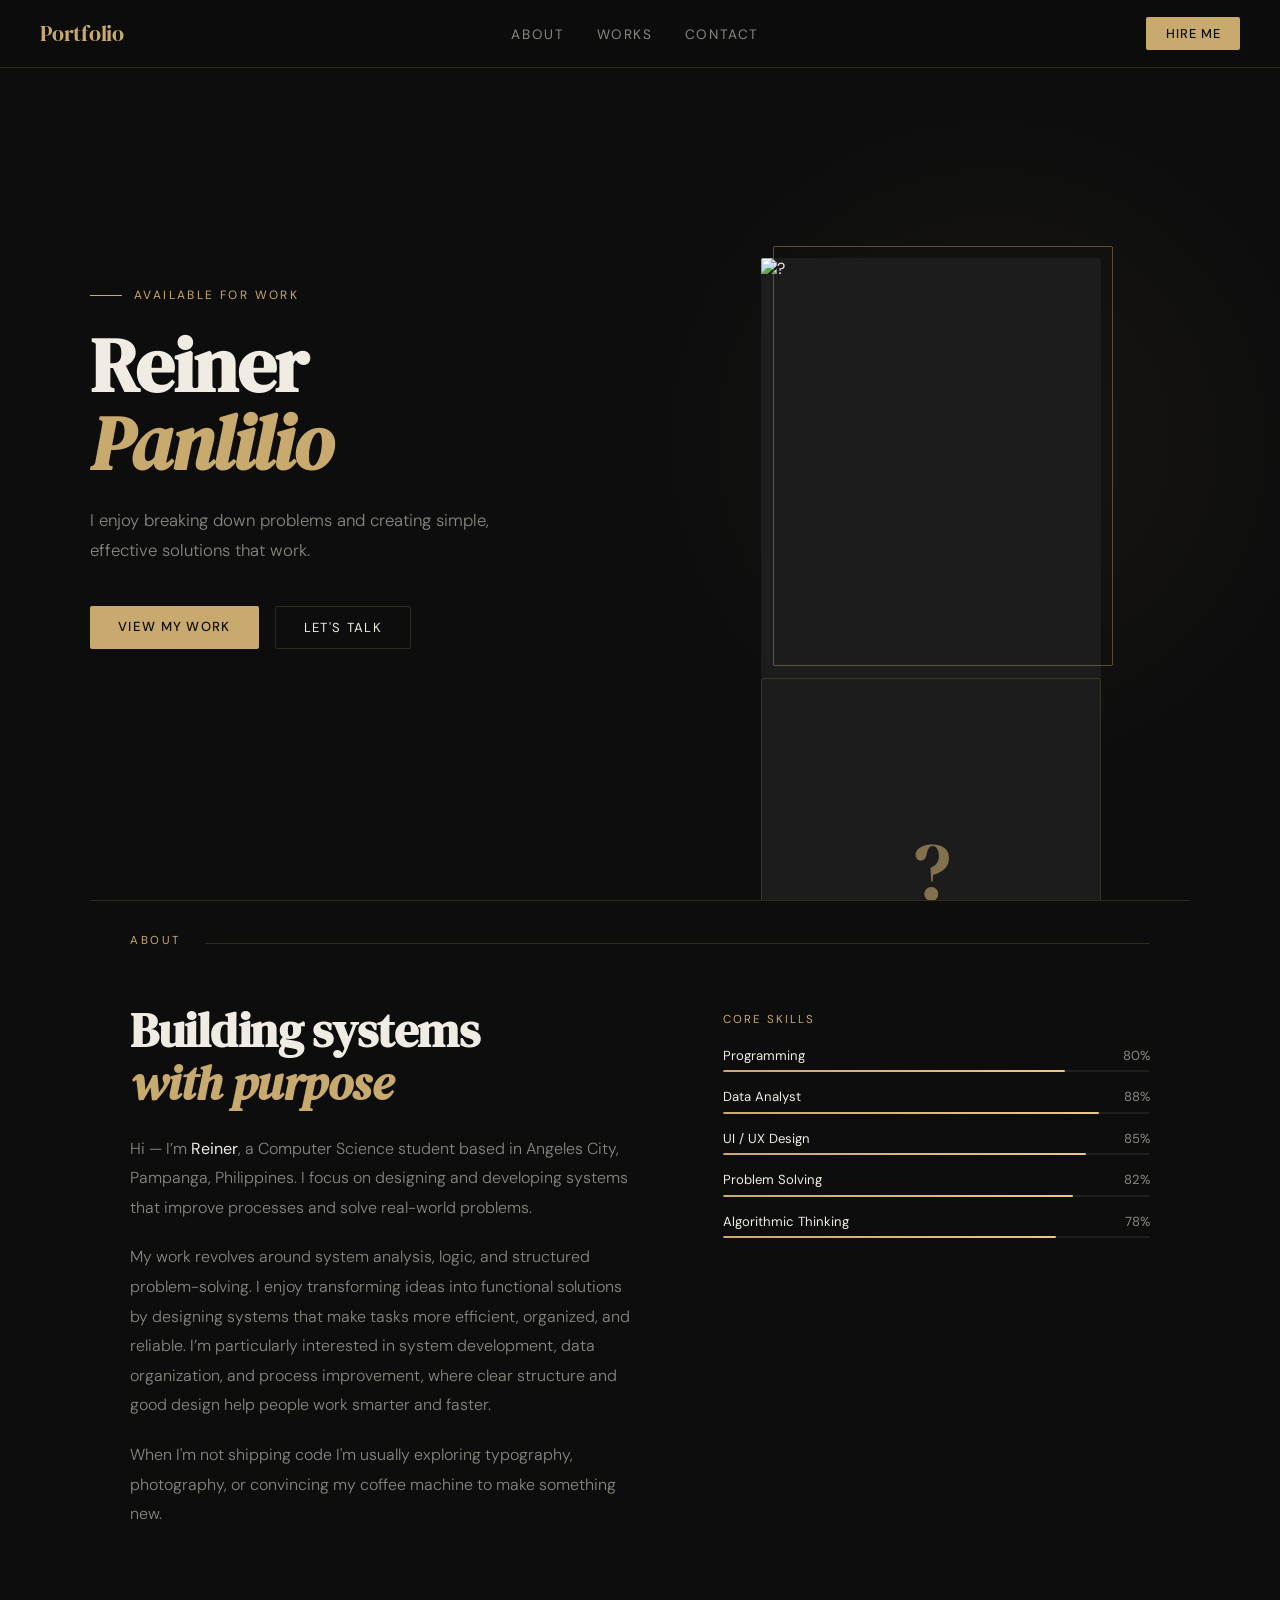
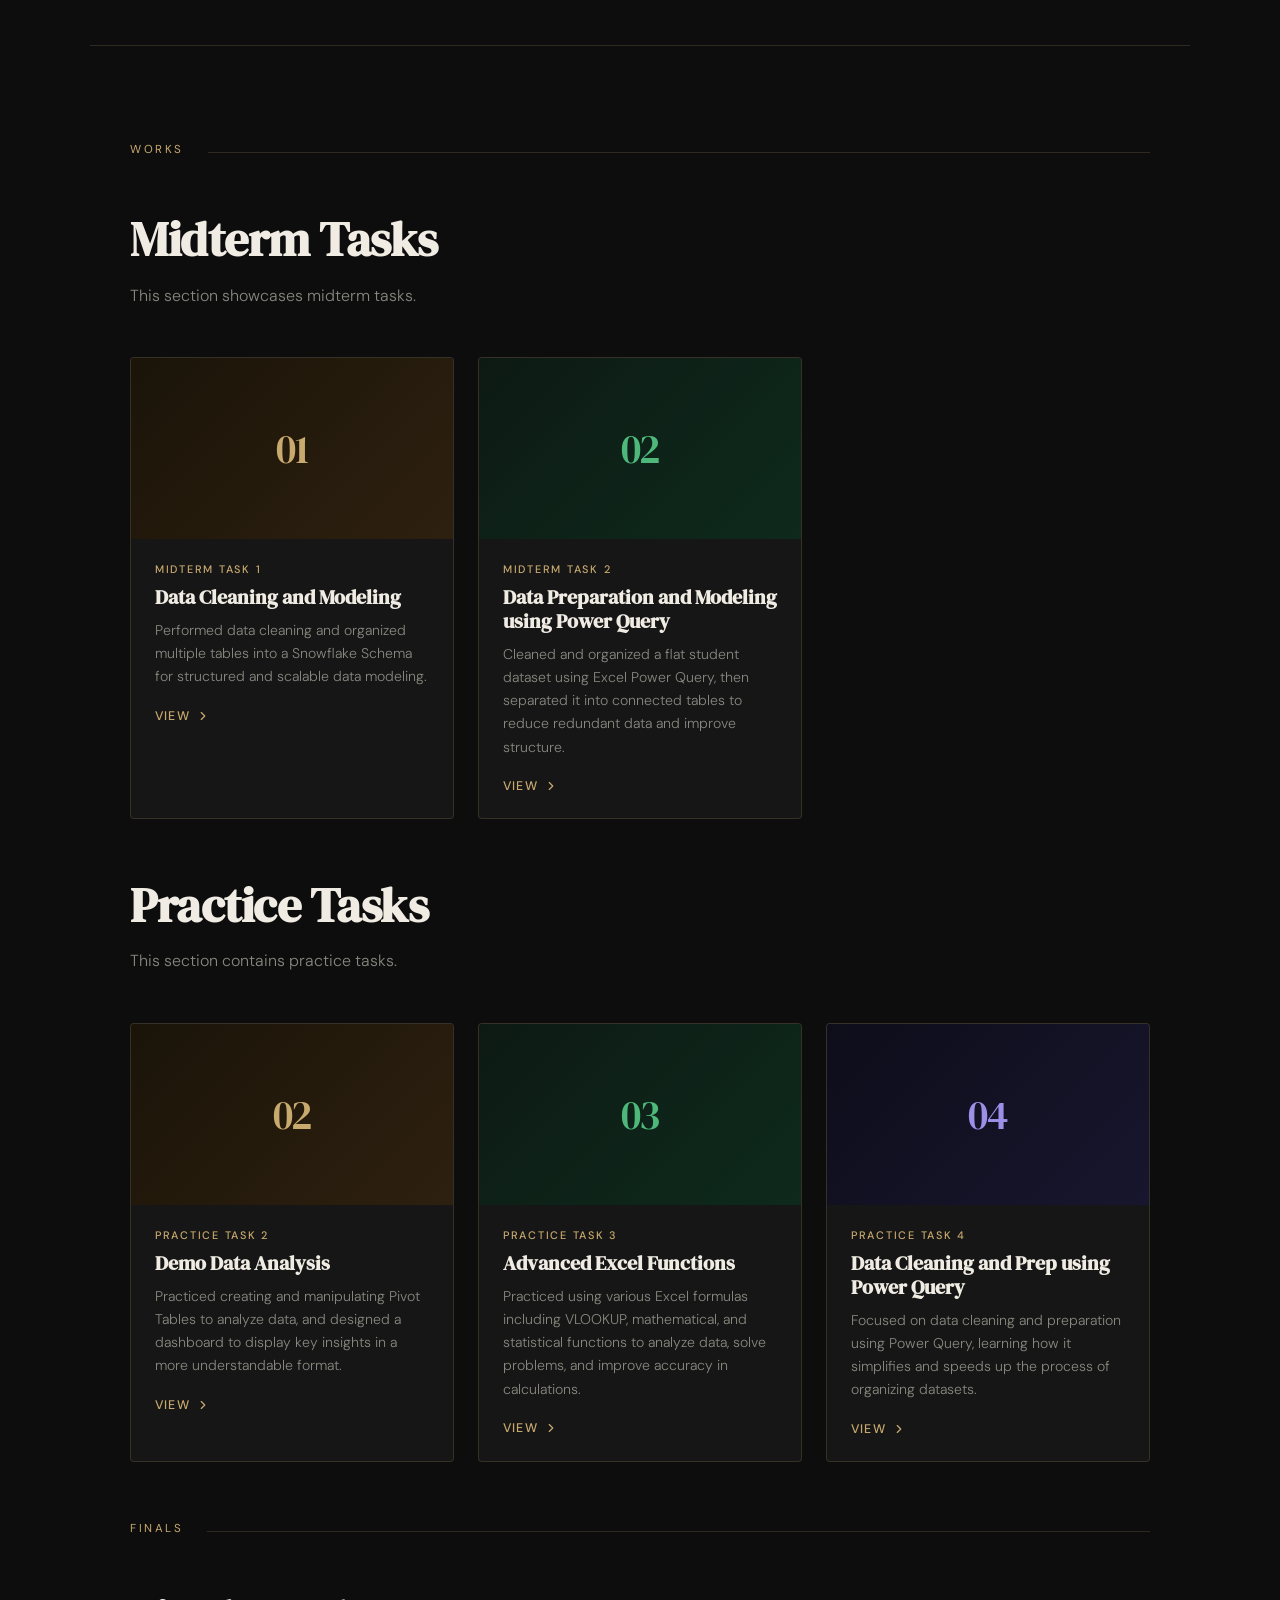
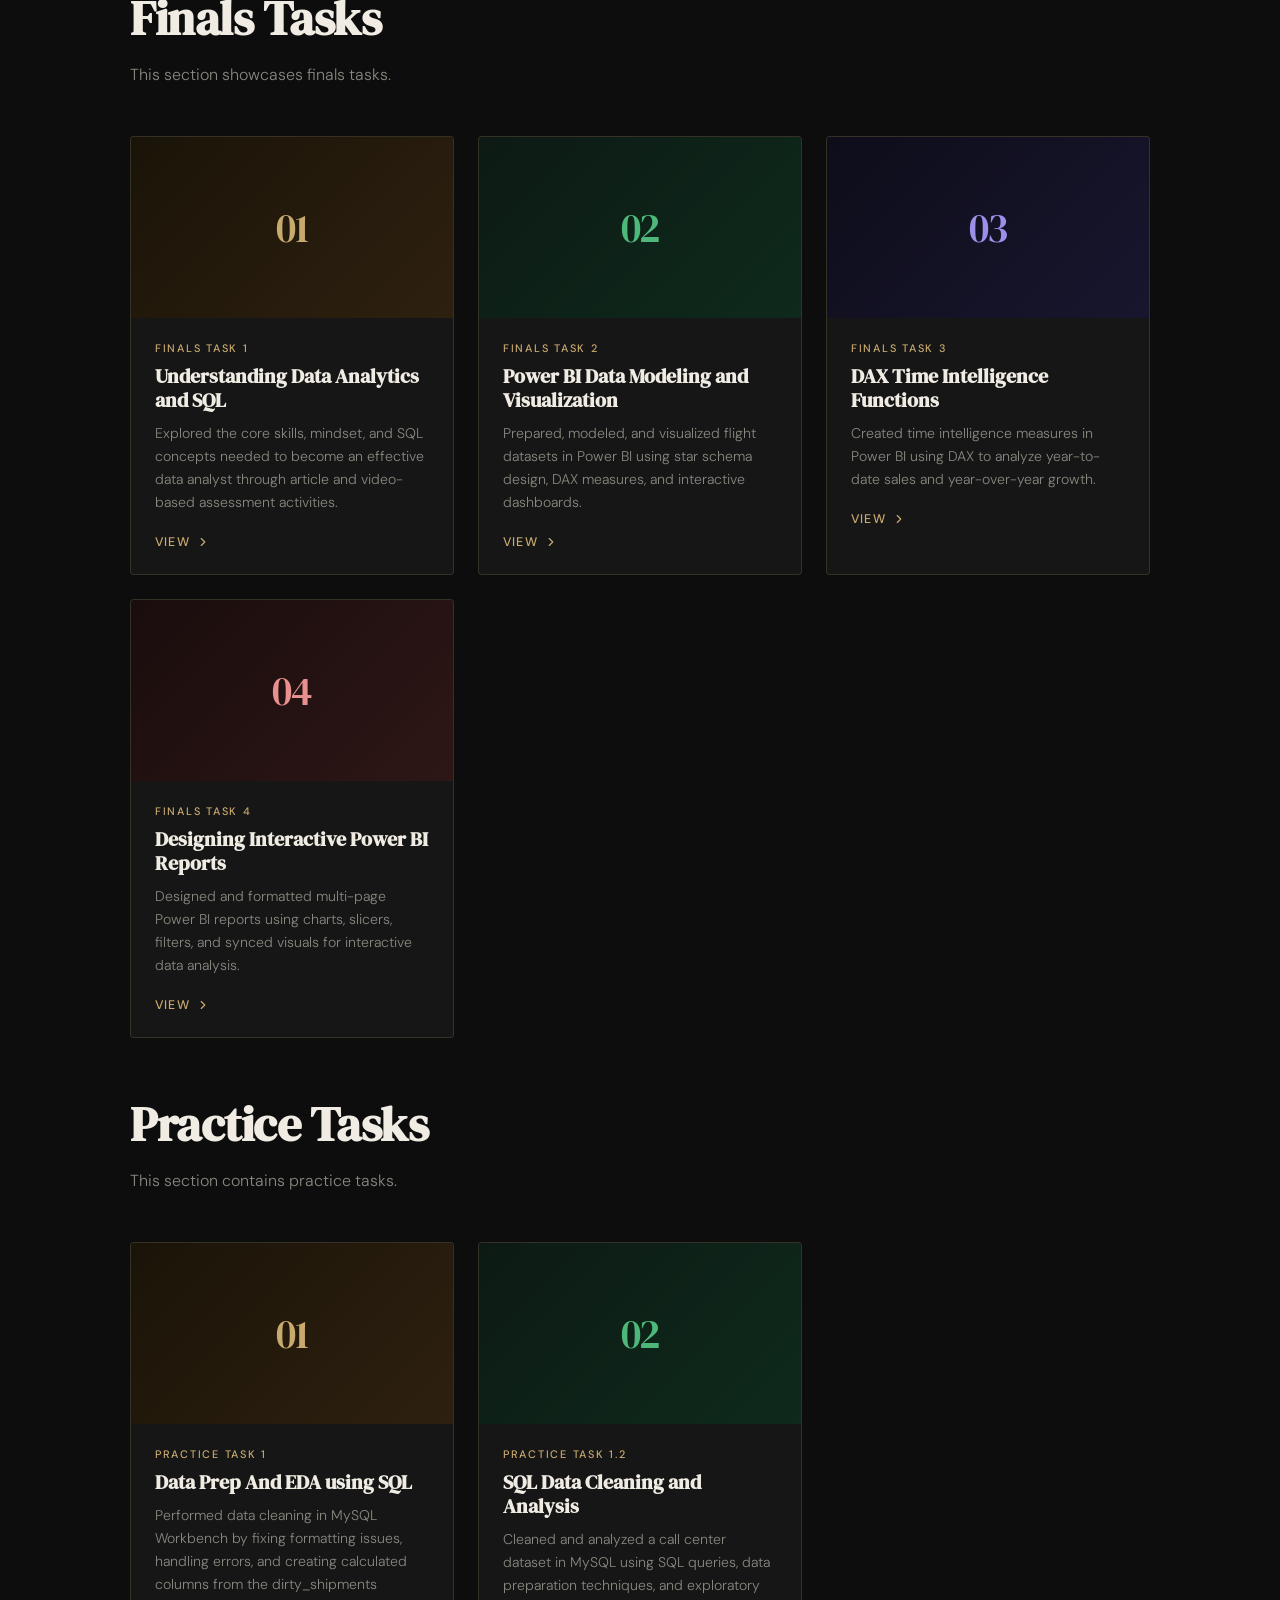
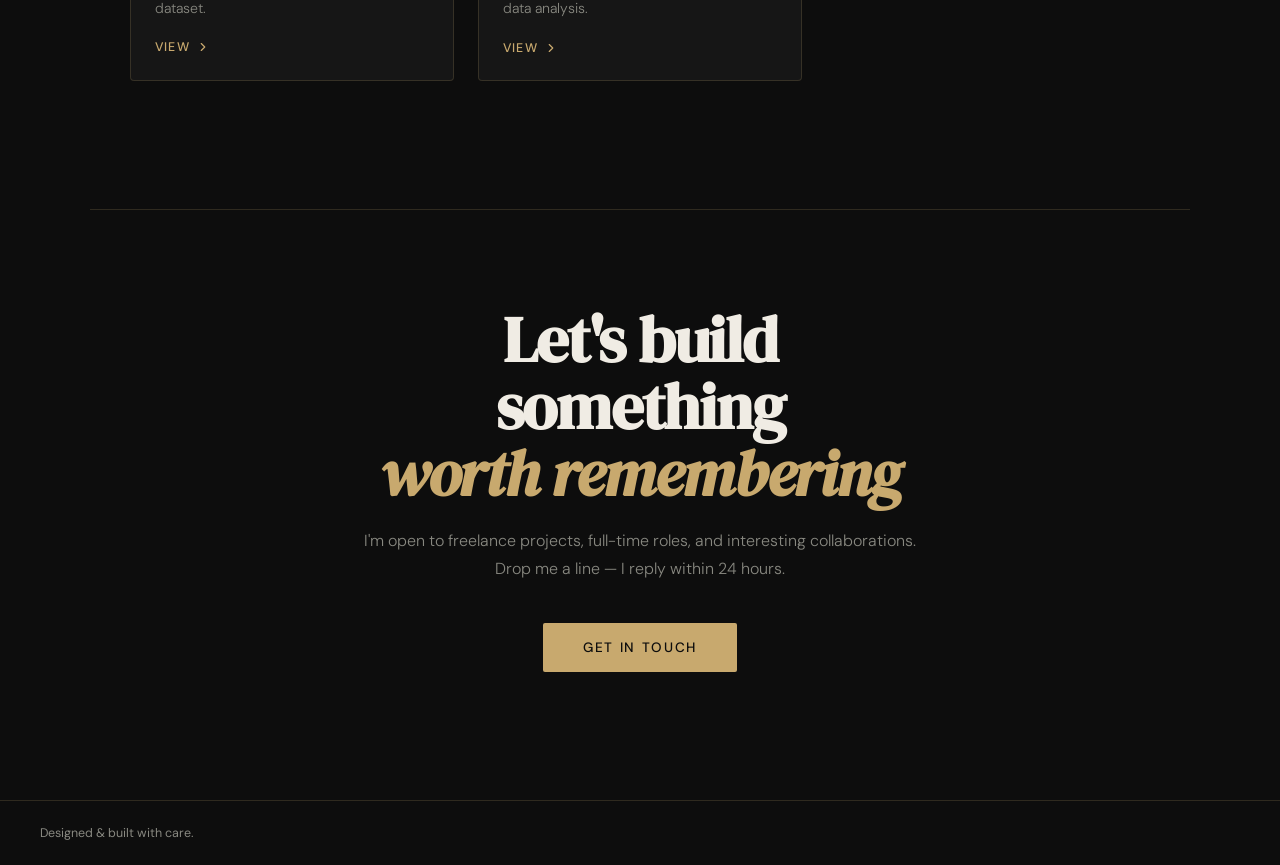
==== commit 5acbde9d: "Update index.html" ====
--- a/index.html
+++ b/index.html
@@ -678,7 +678,7 @@
 
     <div class="hero-image-wrap fade-up visible delay-2">
       <div class="hero-image-frame">
-        <img src="images/portrait.jpg" alt="?" class="hero-img">
+        <img src="images/portrait-of-me.jpg" alt="?" class="hero-img">
         <!-- Avatar placeholder — replace src with your photo -->
         <div class="avatar-placeholder">
           <div class="avatar-initials">?</div>
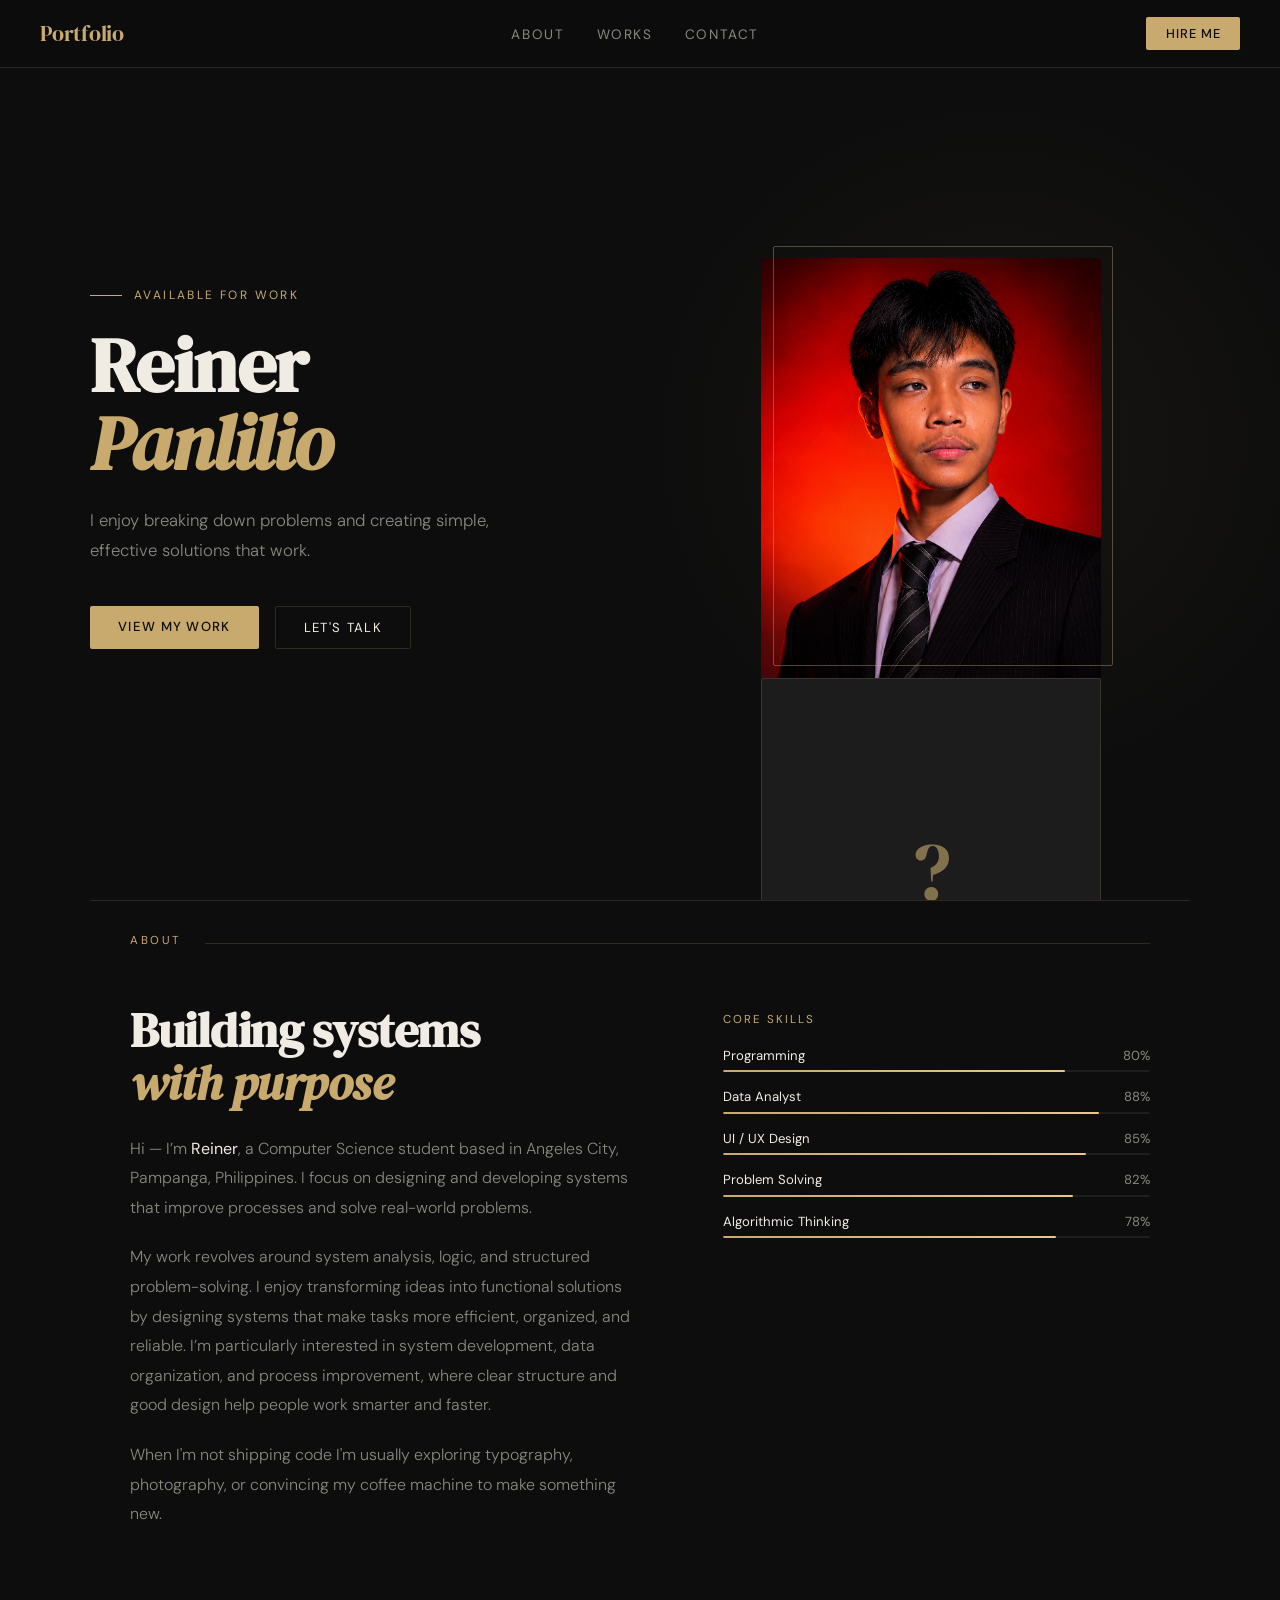
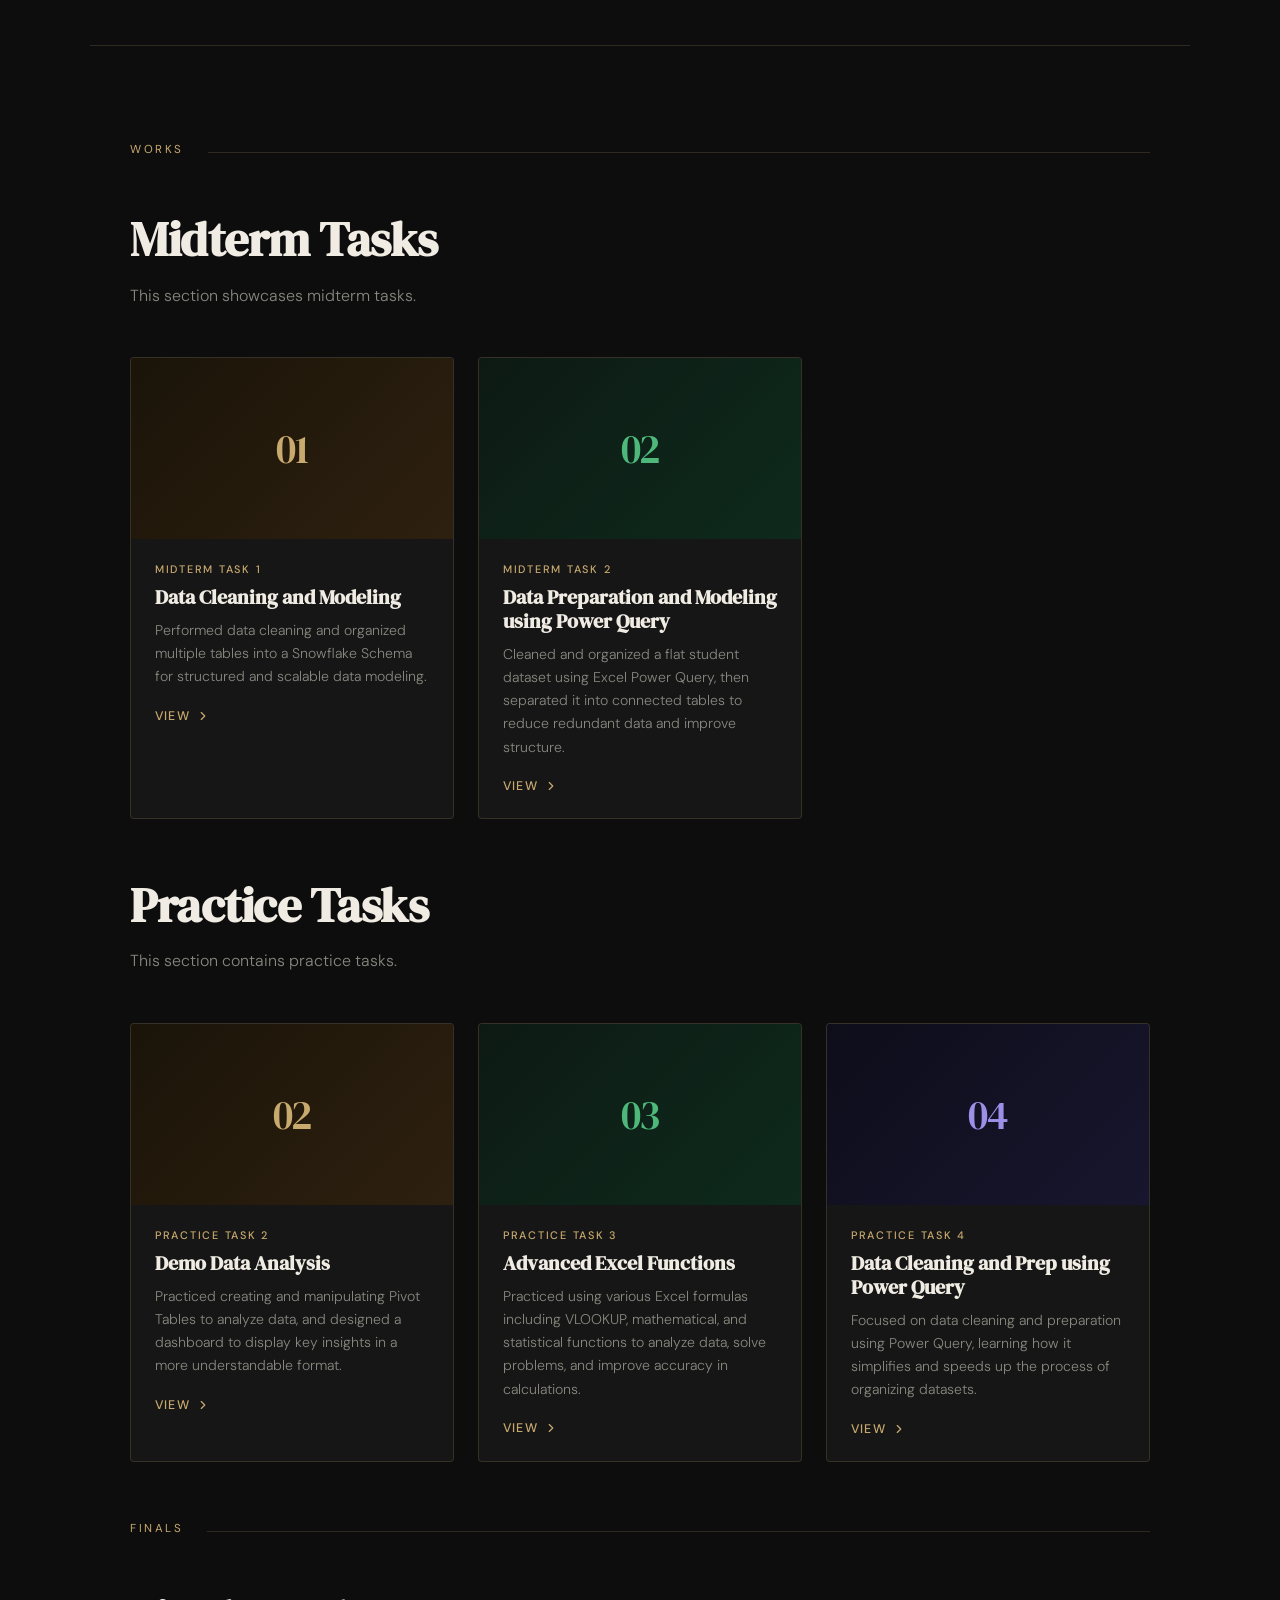
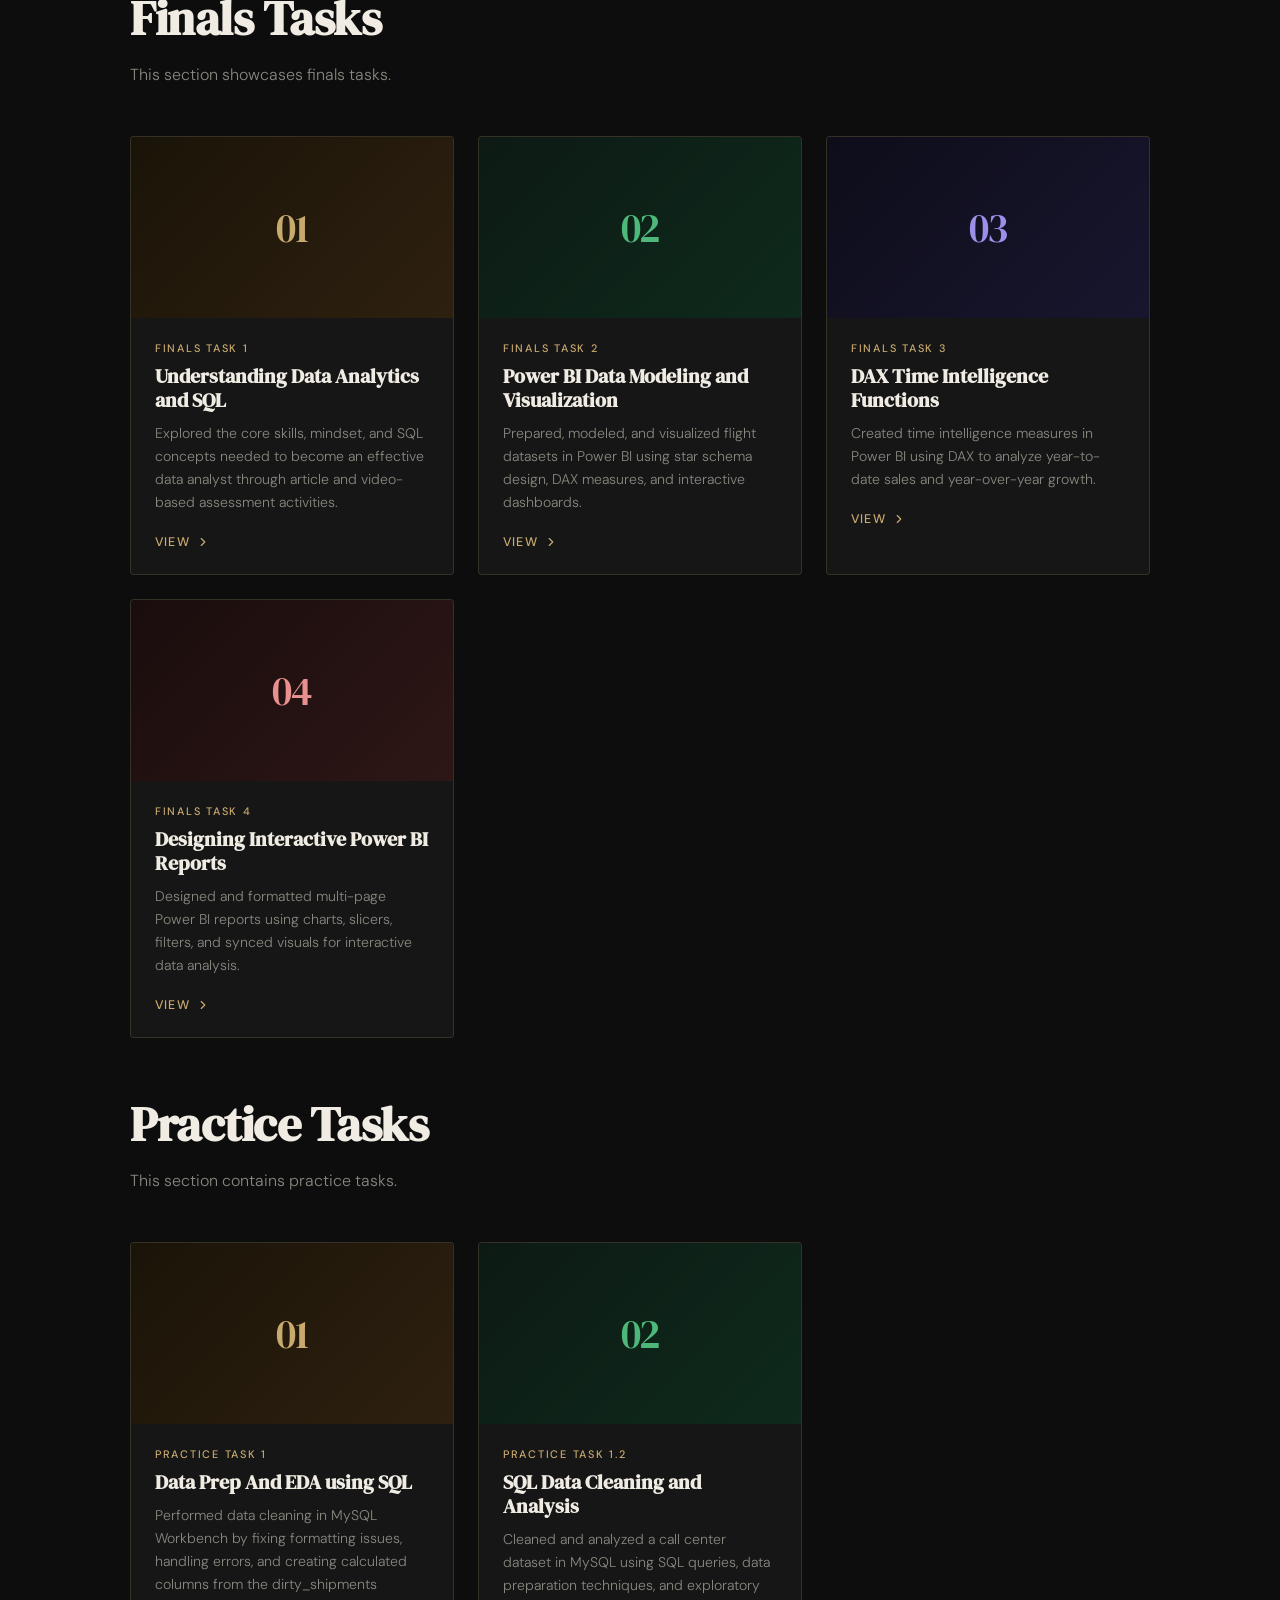
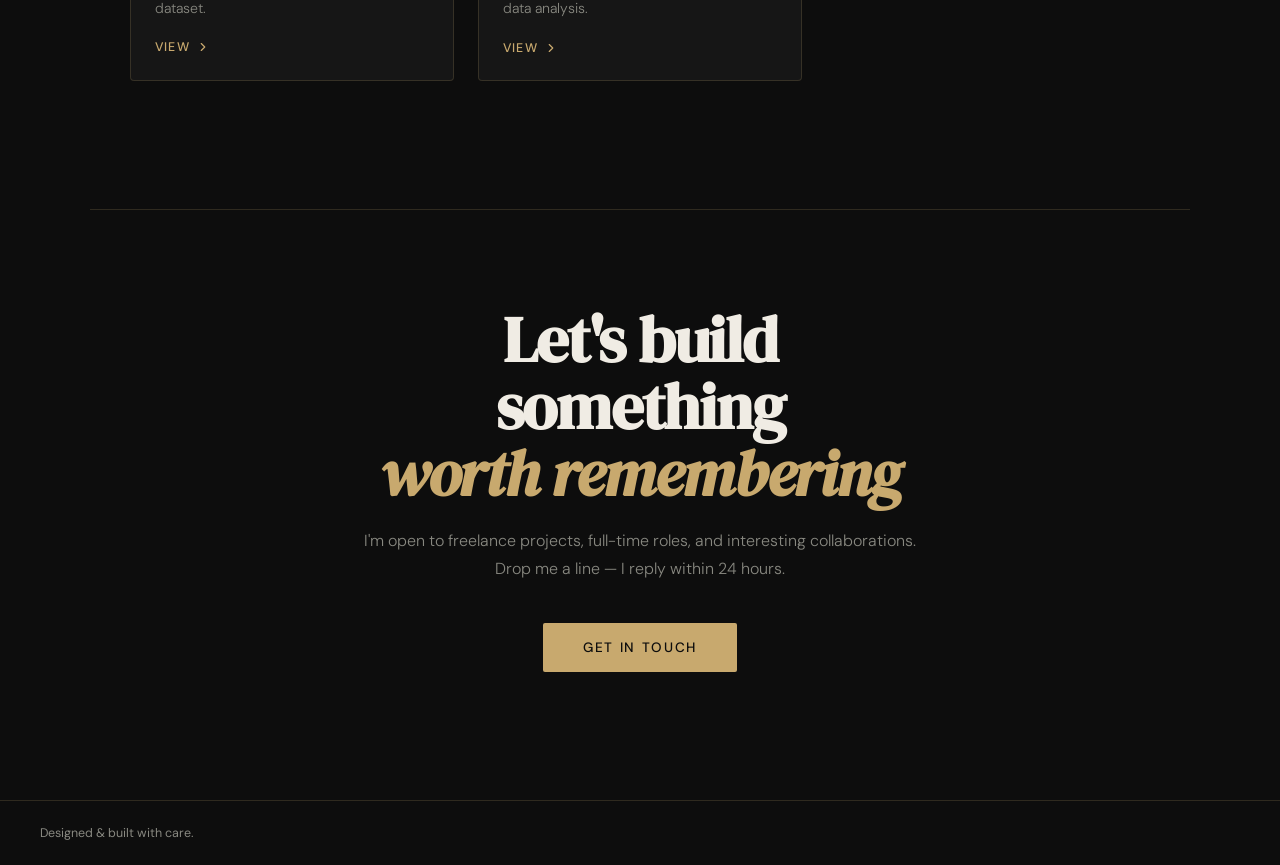
==== commit 3cfc497b: "Update index.html" ====
--- a/index.html
+++ b/index.html
@@ -678,7 +678,7 @@
 
     <div class="hero-image-wrap fade-up visible delay-2">
       <div class="hero-image-frame">
-        <img src="images/portrait-of-me.jpg" alt="?" class="hero-img">
+        <img src="images/portrait-of-me.png" alt="?" class="hero-img">
         <!-- Avatar placeholder — replace src with your photo -->
         <div class="avatar-placeholder">
           <div class="avatar-initials">?</div>
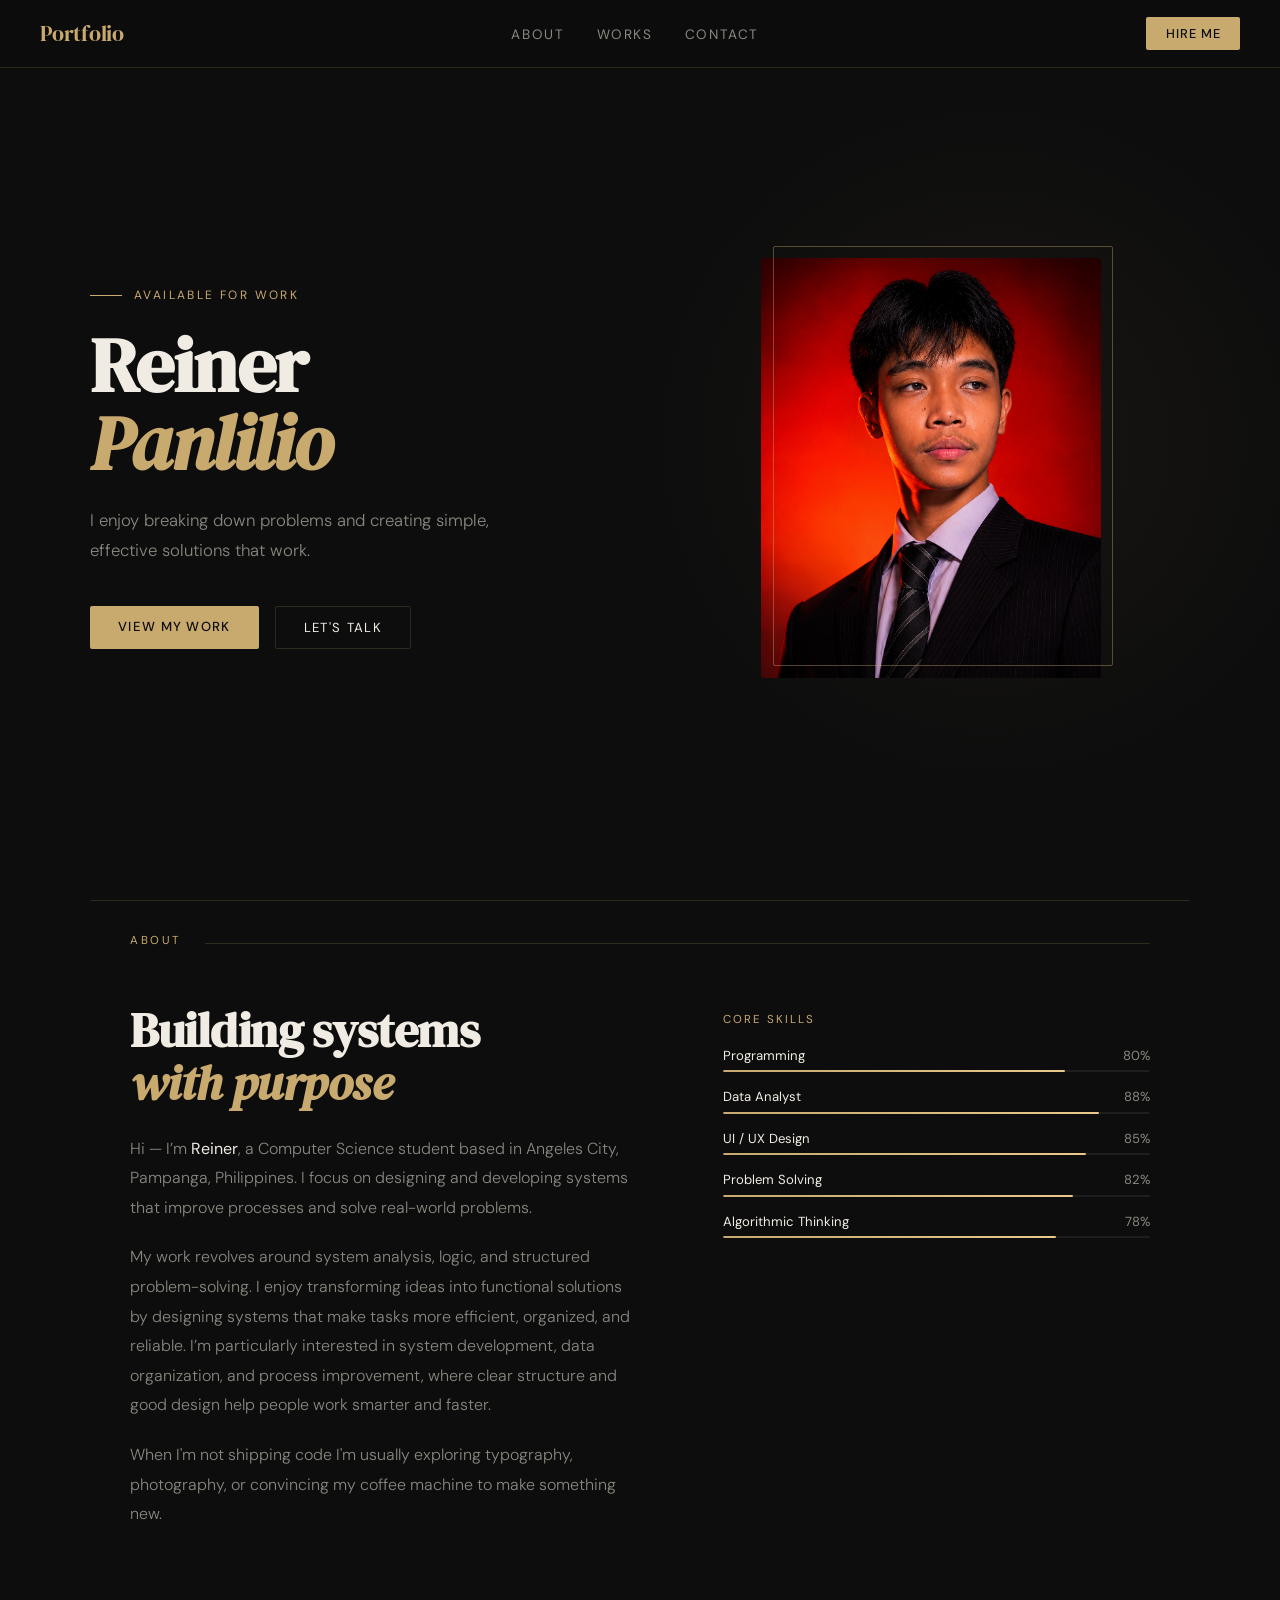
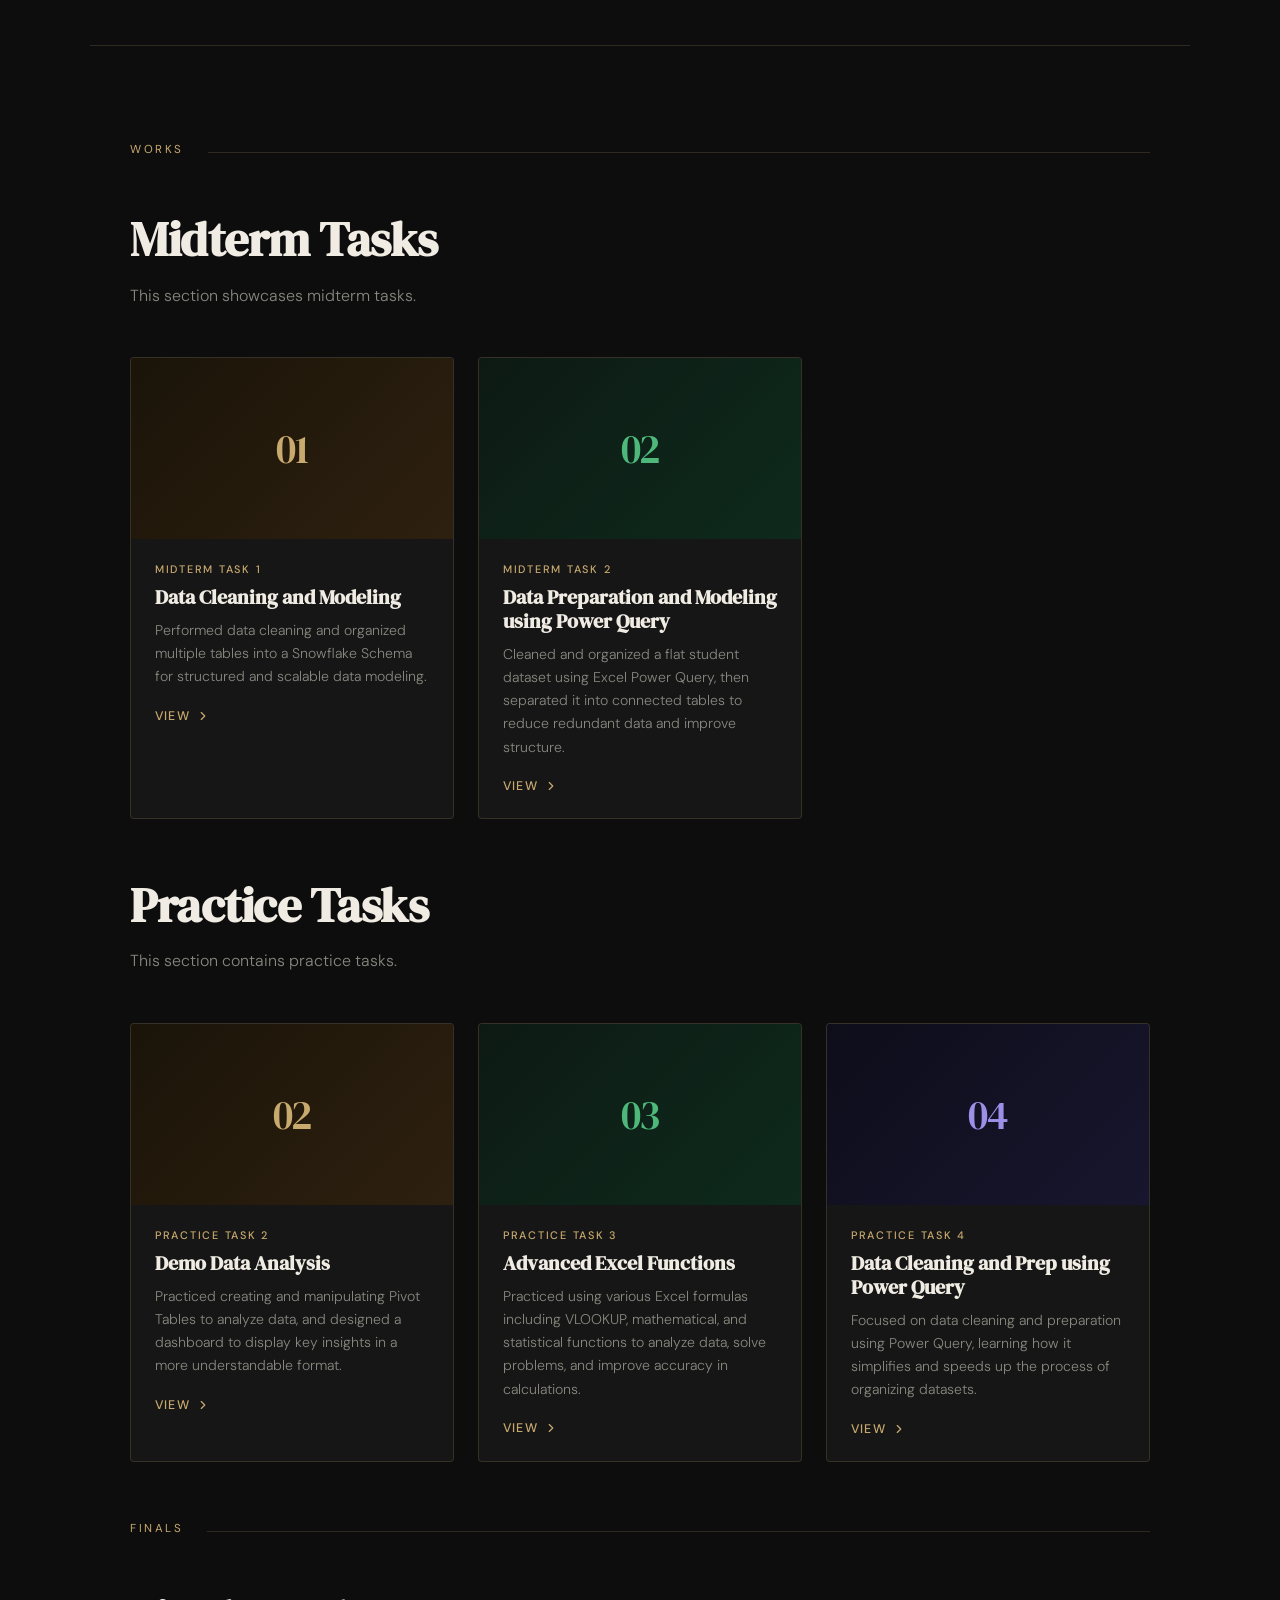
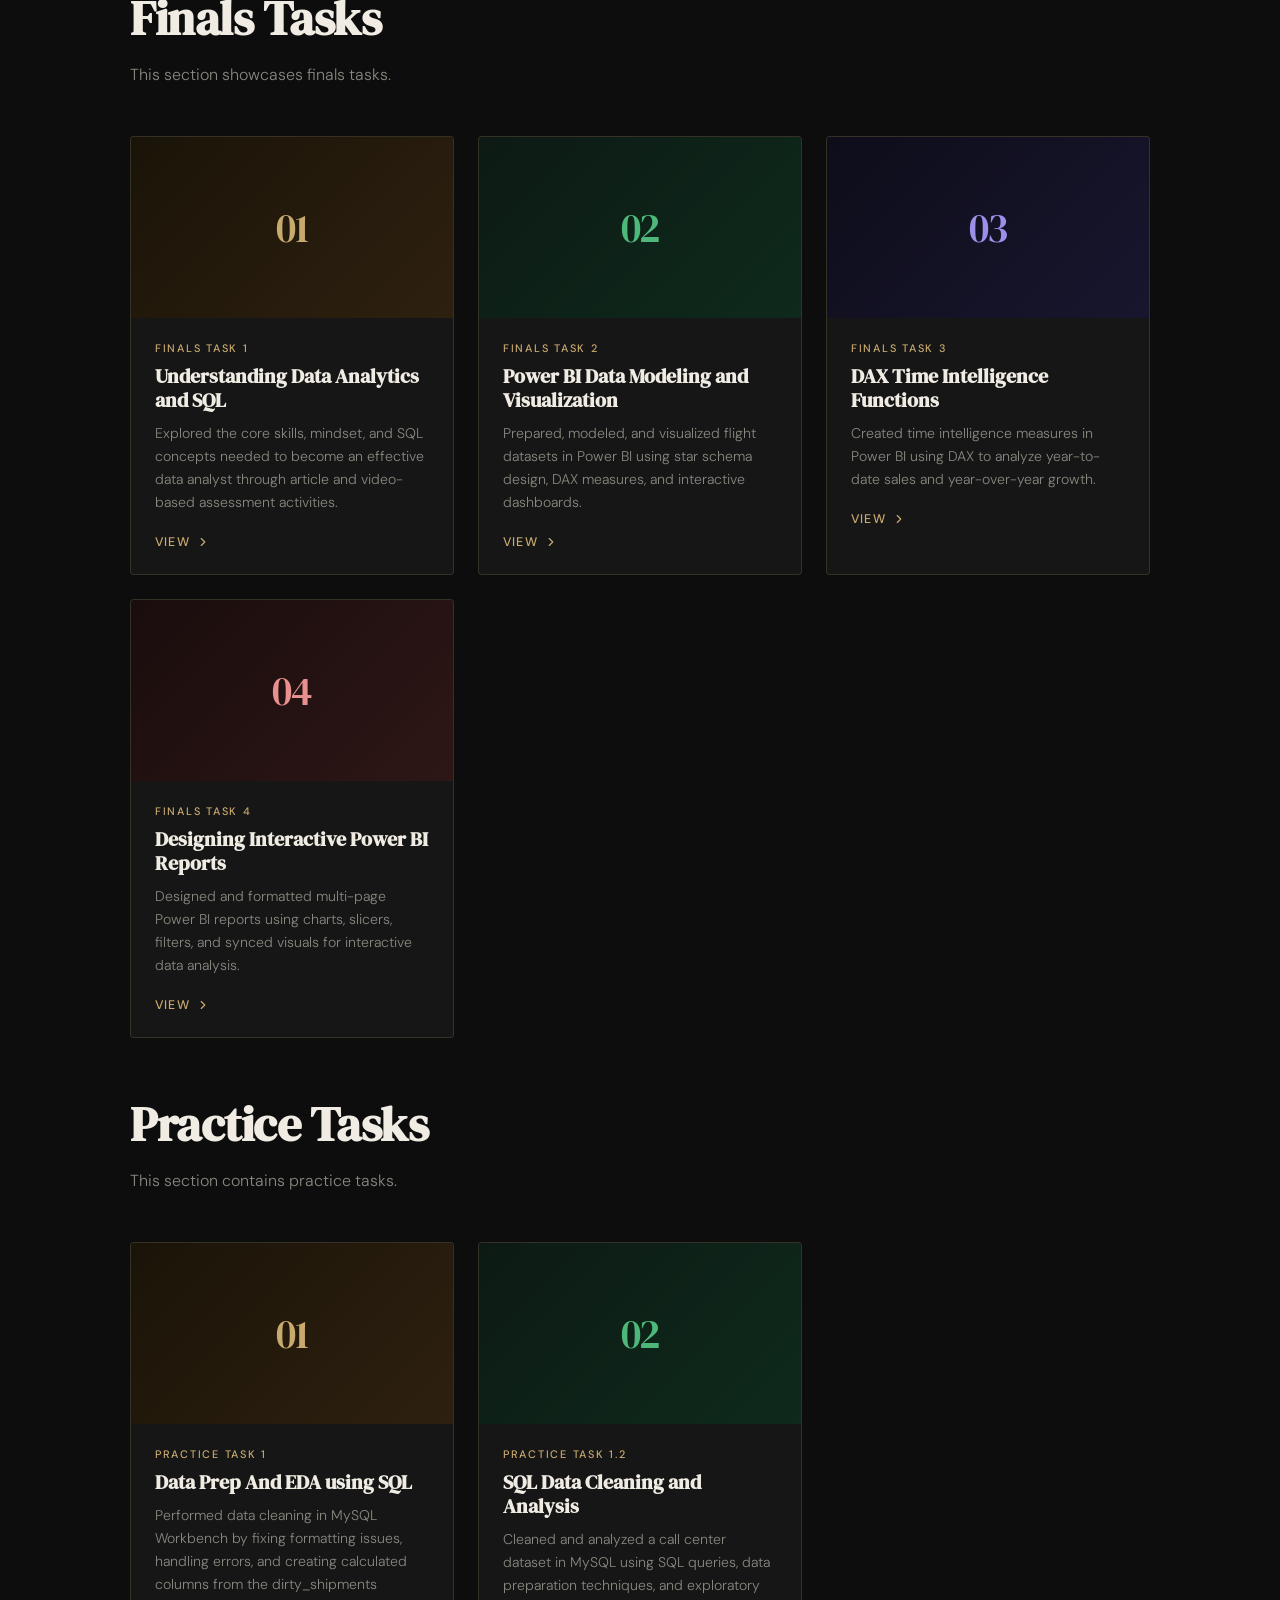
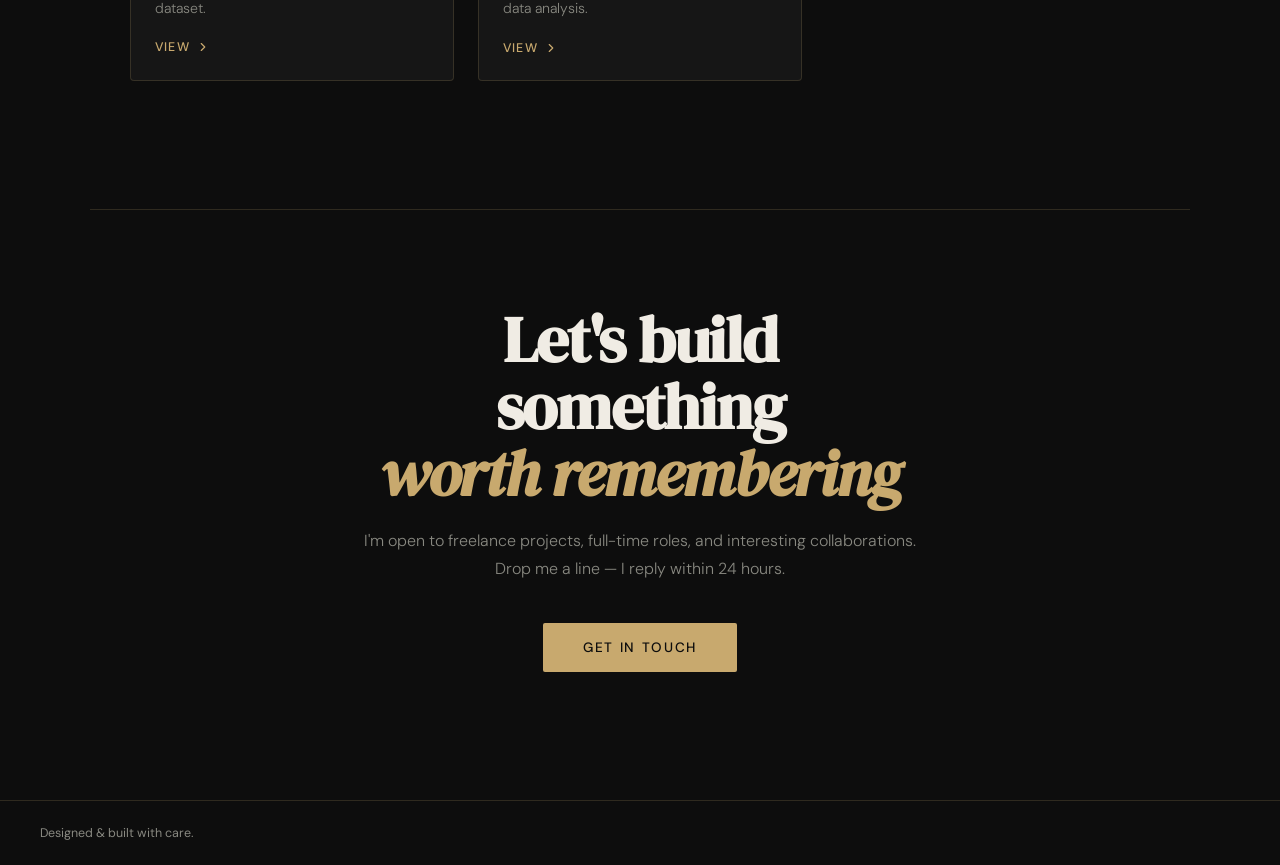
==== commit 83b5049f: "Update index.html" ====
--- a/index.html
+++ b/index.html
@@ -679,11 +679,6 @@
     <div class="hero-image-wrap fade-up visible delay-2">
       <div class="hero-image-frame">
         <img src="images/portrait-of-me.png" alt="?" class="hero-img">
-        <!-- Avatar placeholder — replace src with your photo -->
-        <div class="avatar-placeholder">
-          <div class="avatar-initials">?</div>
-          <div class="avatar-label">?</div>
-        </div>
       </div>
     </div>
   </div>
